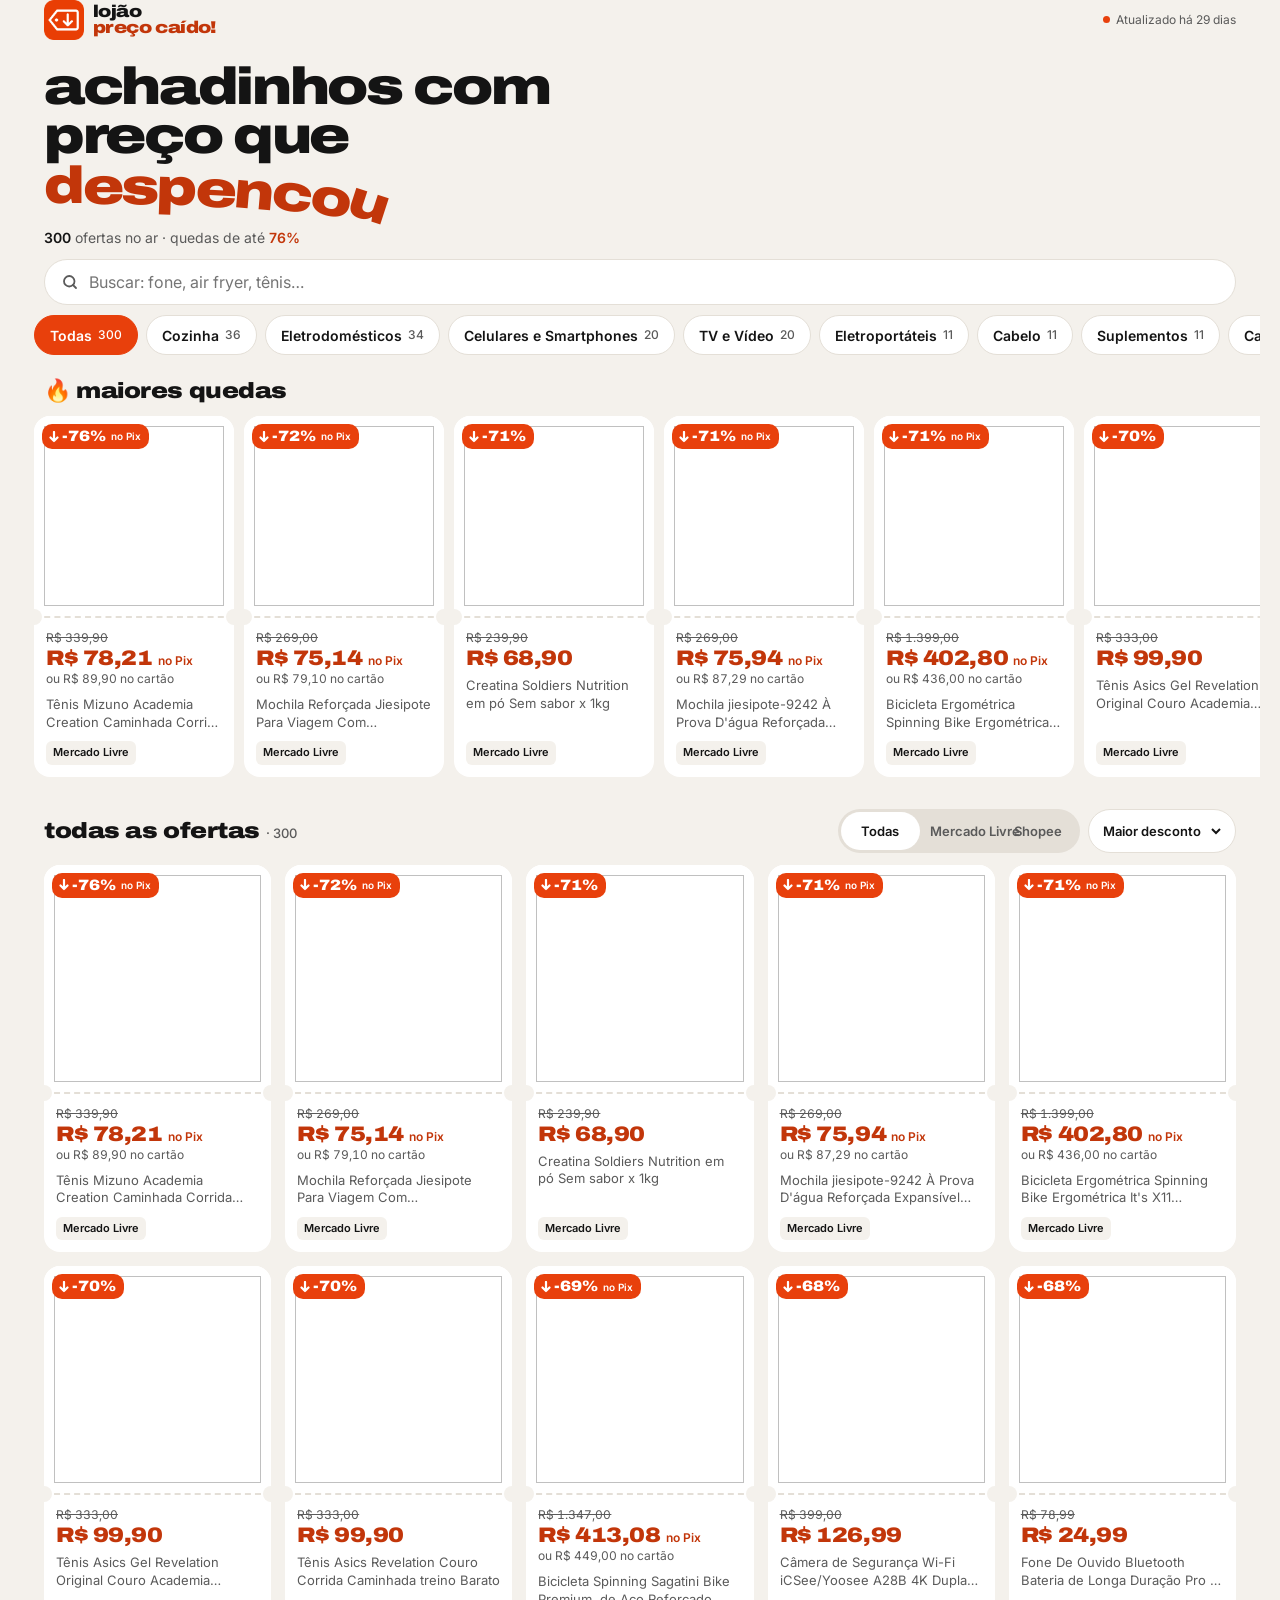
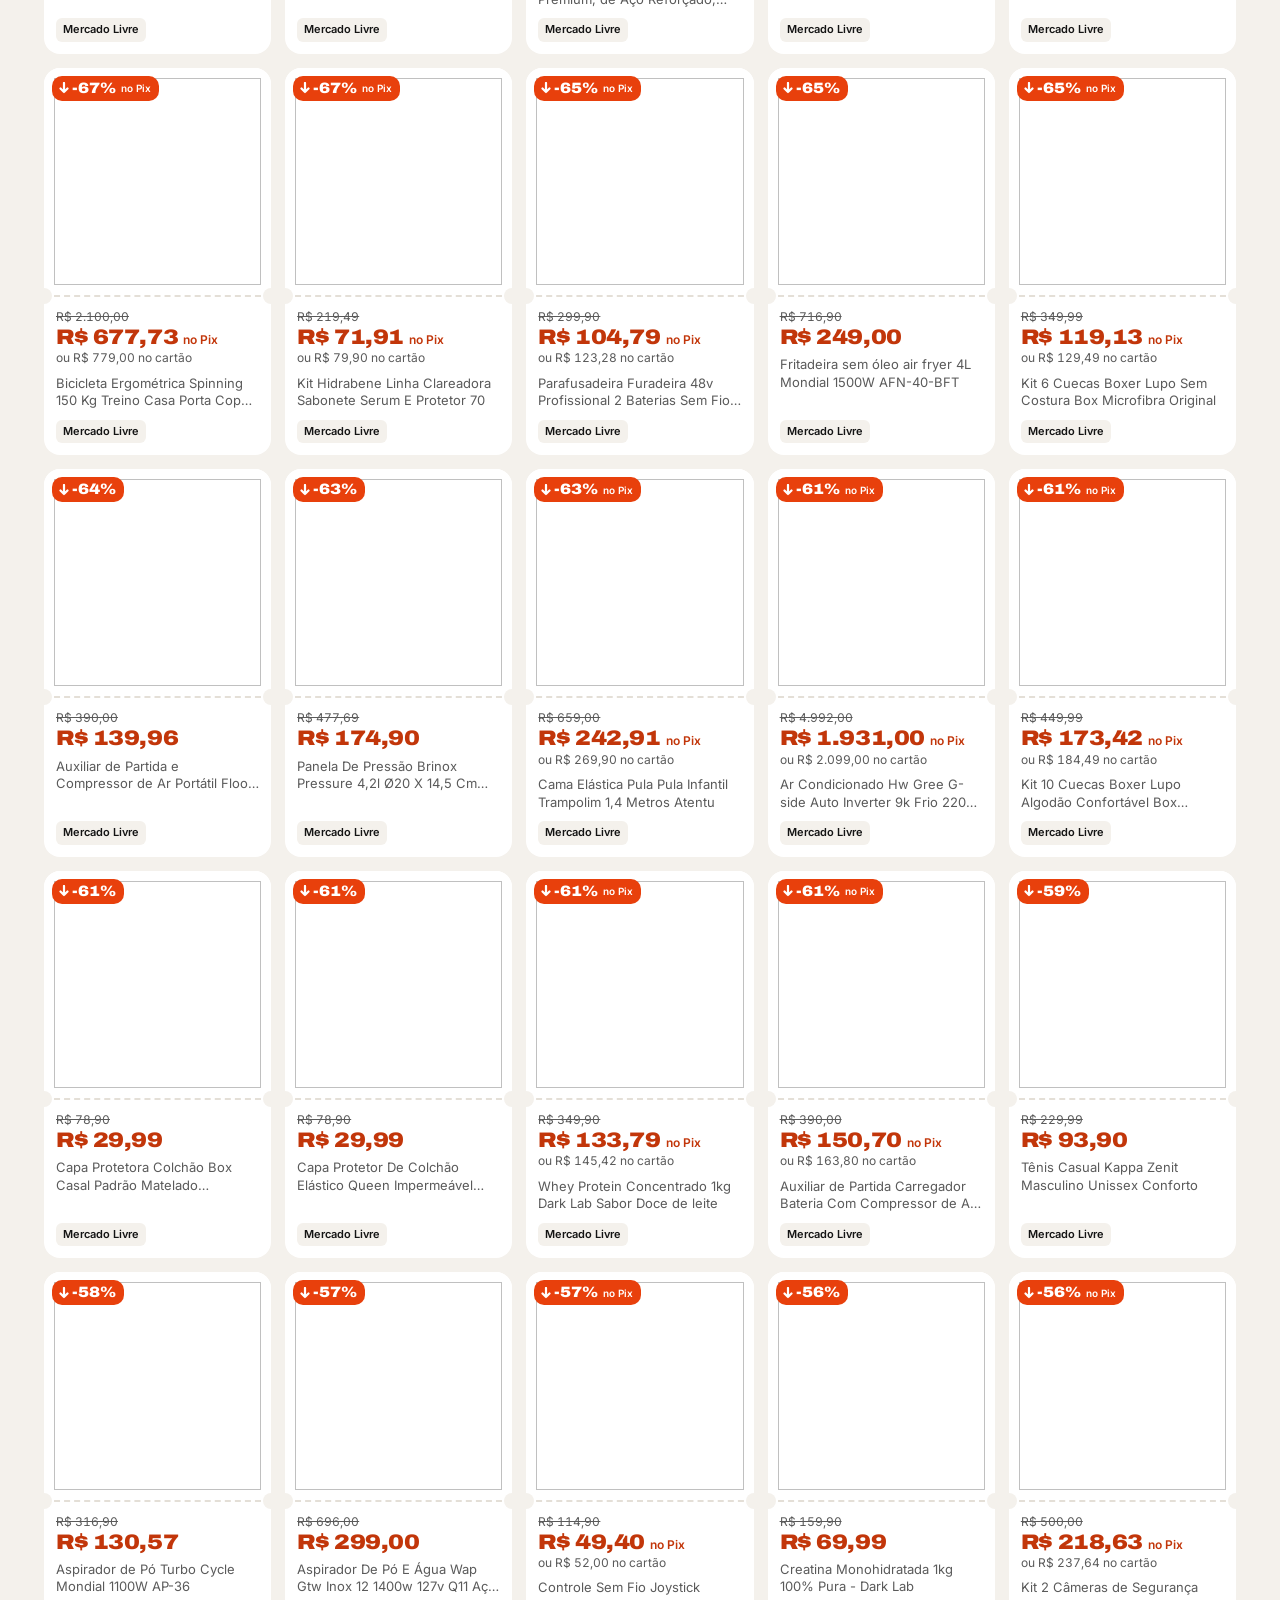
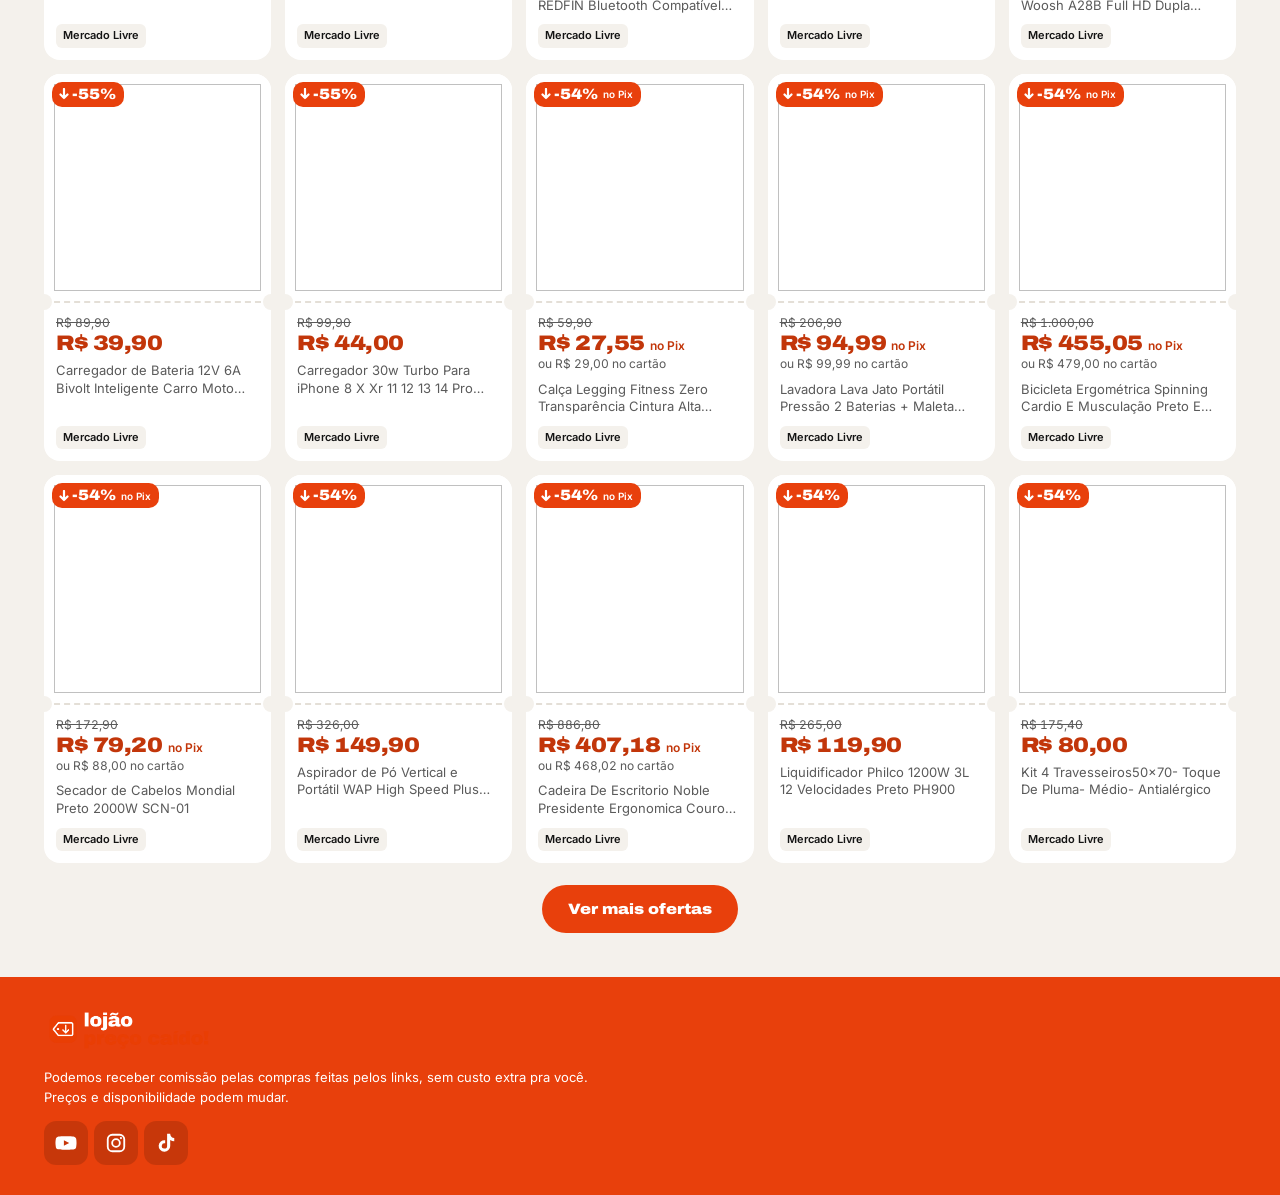
==== index.html @ f092a948 "Site Lojão Preço Caído" ====
<!DOCTYPE html>
<html lang="pt-BR">
<head>
<meta charset="utf-8">
<meta name="viewport" content="width=device-width, initial-scale=1, viewport-fit=cover">
<title>Lojão Preço Caído! — achadinhos com preço que despencou</title>
<meta name="description" content="Achadinhos do Mercado Livre e da Shopee com preço que despencou. Ofertas selecionadas pelo canal Lojão Preço Caído!">
<meta name="theme-color" content="#E8400C">
<meta property="og:type" content="website">
<meta property="og:title" content="Lojão Preço Caído!">
<meta property="og:description" content="Achadinhos com preço que despencou">
<meta property="og:image" content="./assets/logo_horizontal.png">
<link rel="icon" type="image/png" href="./assets/icon.png">
<link rel="apple-touch-icon" href="./assets/icon.png">
<link rel="preconnect" href="https://fonts.googleapis.com">
<link rel="preconnect" href="https://fonts.gstatic.com" crossorigin>
<link rel="preconnect" href="https://http2.mlstatic.com" crossorigin>
<link href="https://fonts.googleapis.com/css2?family=Archivo:wdth,wght@112..125,800..900&family=Inter:wght@400;500;600&display=swap" rel="stylesheet">
<link rel="stylesheet" href="./style.css">
</head>
<body>
<header class="top wrap">
  <div class="top-row">
    <a href="./" class="brand" aria-label="Lojão Preço Caído! — início">
      <img src="./assets/icon.png" alt="" width="44" height="44">
      <span class="wm"><span>lojão</span><span class="wm-o">preço caído!</span></span>
    </a>
    <p class="updated" id="updated" aria-live="polite"></p>
  </div>
  <h1 class="claim">achadinhos com preço que <span class="fall" aria-label="despencou"><i>d</i><i>e</i><i>s</i><i>p</i><i>e</i><i>n</i><i>c</i><i>o</i><i>u</i></span></h1>
  <p class="stats" id="stats"></p>
</header>

<div class="bar" id="bar">
  <div class="wrap">
    <label class="search">
      <span class="sr">Buscar oferta</span>
      <svg aria-hidden="true" viewBox="0 0 24 24" width="18" height="18"><circle cx="11" cy="11" r="7" fill="none" stroke="currentColor" stroke-width="2.4"/><path d="M20 20l-4-4" stroke="currentColor" stroke-width="2.4" stroke-linecap="round"/></svg>
      <input id="q" type="search" placeholder="Buscar: fone, air fryer, tênis…" autocomplete="off" enterkeyhint="search">
    </label>
    <nav class="chips" id="chips" aria-label="Categorias"></nav>
  </div>
</div>

<main class="wrap">
  <section class="hot" id="hot" aria-labelledby="hot-t" hidden>
    <h2 class="sec" id="hot-t">🔥 maiores quedas</h2>
    <div class="rail" id="rail"></div>
  </section>

  <section aria-labelledby="all-t">
    <div class="sec-row">
      <h2 class="sec" id="all-t">todas as ofertas <span class="count" id="count"></span></h2>
      <div class="controls">
        <div class="seg" role="radiogroup" aria-label="Loja" id="seg">
          <button type="button" role="radio" data-loja="">Todas</button>
          <button type="button" role="radio" data-loja="ml">Mercado Livre</button>
          <button type="button" role="radio" data-loja="shopee">Shopee</button>
        </div>
        <label class="sort"><span class="sr">Ordenar por</span>
          <select id="sort">
            <option value="desconto">Maior desconto</option>
            <option value="preco">Menor preço</option>
            <option value="recentes">Mais recentes</option>
          </select>
        </label>
      </div>
    </div>
    <div class="grid" id="grid" aria-live="polite"></div>
    <div class="empty" id="empty" hidden>
      <p class="empty-t">Nada por aqui</p>
      <p>Tenta outra busca ou outra categoria.</p>
      <button type="button" class="btn ghost" id="reset">Ver todas as ofertas</button>
    </div>
    <div class="more"><button type="button" class="btn" id="more" hidden>Ver mais ofertas</button></div>
  </section>
</main>

<footer class="foot">
  <div class="wrap">
    <img src="./assets/logo_horizontal_transparente_branco.png" alt="Lojão Preço Caído!" width="200" height="58" loading="lazy">
    <p>Podemos receber comissão pelas compras feitas pelos links, sem custo extra pra você. Preços e disponibilidade podem mudar.</p>
    <ul class="social">
      <li><a href="#" aria-label="YouTube"><svg viewBox="0 0 24 24" width="22" height="22" aria-hidden="true"><path fill="currentColor" d="M23 7.2a3 3 0 0 0-2.1-2.1C19 4.6 12 4.6 12 4.6s-7 0-8.9.5A3 3 0 0 0 1 7.2 31 31 0 0 0 .5 12a31 31 0 0 0 .5 4.8 3 3 0 0 0 2.1 2.1c1.9.5 8.9.5 8.9.5s7 0 8.9-.5a3 3 0 0 0 2.1-2.1c.4-1.6.5-4.8.5-4.8s0-3.2-.5-4.8zM9.7 15.1V8.9l5.8 3.1z"/></svg></a></li>
      <li><a href="#" aria-label="Instagram"><svg viewBox="0 0 24 24" width="22" height="22" aria-hidden="true"><rect x="3" y="3" width="18" height="18" rx="5" fill="none" stroke="currentColor" stroke-width="2"/><circle cx="12" cy="12" r="4.2" fill="none" stroke="currentColor" stroke-width="2"/><circle cx="17.4" cy="6.6" r="1.2" fill="currentColor"/></svg></a></li>
      <li><a href="#" aria-label="TikTok"><svg viewBox="0 0 24 24" width="22" height="22" aria-hidden="true"><path fill="currentColor" d="M16.6 2h-3.4v13.2a2.9 2.9 0 1 1-2.1-2.8V9a6.3 6.3 0 1 0 5.5 6.2V8.6a7.6 7.6 0 0 0 4.4 1.4V6.6a4.4 4.4 0 0 1-4.4-4.6z"/></svg></a></li>
    </ul>
  </div>
</footer>

<div class="toast" id="toast" role="status" aria-live="polite"></div>
<script src="./app.js" defer></script>
</body>
</html>
---- style.css ----
:root{
  --laranja:#E8400C; --laranja-escuro:#C9370A; --laranja-txt:#C2360A;
  --preto:#141414; --creme:#F4F1EC; --branco:#fff;
  --cinza:#5A5A5A; --cinza-claro:#E4DFD7;
  --display:"Archivo","Archivo Black",system-ui,sans-serif;
  --body:"Inter",system-ui,-apple-system,"Segoe UI",sans-serif;
  --r:16px;
}
*{box-sizing:border-box}
html{-webkit-text-size-adjust:100%}
body{margin:0;background:var(--creme);color:var(--preto);font:400 15px/1.4 var(--body);-webkit-font-smoothing:antialiased}
img{display:block;max-width:100%}
button,input,select{font:inherit;color:inherit}
a{color:inherit}
:focus-visible{outline:3px solid var(--preto);outline-offset:2px;border-radius:8px}
.sr{position:absolute;width:1px;height:1px;overflow:hidden;clip:rect(0 0 0 0);white-space:nowrap}
.wrap{max-width:1240px;margin:0 auto;padding:0 14px}

/* header */
body{overflow-x:clip}
.top{padding-top:14px;padding-bottom:6px}
.top-row{display:flex;align-items:center;justify-content:space-between;gap:12px}
.brand{display:flex;align-items:center;gap:9px;text-decoration:none}
.brand img{width:40px;height:40px}
.wm{display:flex;flex-direction:column;font:900 17px/.92 var(--display);font-stretch:120%;letter-spacing:-.035em}
.wm-o{color:var(--laranja-txt)}
.updated{margin:0;font-size:12px;color:var(--cinza);display:flex;align-items:center;gap:6px;white-space:nowrap}
.updated:not(:empty)::before{content:"";width:7px;height:7px;border-radius:50%;background:var(--laranja);flex:none;animation:blink 2s ease-in-out infinite}
@keyframes blink{50%{opacity:.25}}
.claim{margin:22px 0 0;font:900 clamp(30px,9vw,52px)/.95 var(--display);font-stretch:122%;letter-spacing:-.045em;max-width:15ch;padding-bottom:.3em}
.fall{color:var(--laranja-txt);white-space:nowrap;display:inline-block}
.fall i{font-style:normal;display:inline-block;}
.fall i:nth-child(1){--y:0;--r:0deg}
.fall i:nth-child(2){--y:.01em;--r:0deg}
.fall i:nth-child(3){--y:.02em;--r:1deg}
.fall i:nth-child(4){--y:.04em;--r:2deg}
.fall i:nth-child(5){--y:.07em;--r:3deg}
.fall i:nth-child(6){--y:.11em;--r:5deg}
.fall i:nth-child(7){--y:.16em;--r:8deg}
.fall i:nth-child(8){--y:.23em;--r:12deg}
.fall i:nth-child(9){--y:.32em;--r:18deg}
.fall i{transform:translateY(var(--y)) rotate(var(--r));animation-delay:calc(var(--d,0) * 1ms)}
.fall i:nth-child(n+5){--d:120}.fall i:nth-child(n+7){--d:200}.fall i:nth-child(n+8){--d:260}.fall i:nth-child(9){--d:320}
@keyframes fall{from{transform:translateY(-.4em) rotate(0);opacity:0}}
.stats{margin:2px 0 4px;font-size:14px;color:var(--cinza)}
.stats b{color:var(--preto);font-weight:600}.stats .o{color:var(--laranja-txt)}

/* sticky bar */
.bar{position:sticky;top:0;z-index:10;background:var(--creme);padding:8px 0 0;border-bottom:1px solid transparent;transition:border-color .2s}
.bar.stuck{border-bottom-color:var(--cinza-claro)}
.search{display:flex;align-items:center;gap:8px;background:var(--branco);border:1.5px solid var(--cinza-claro);border-radius:999px;padding:0 16px;height:46px;color:var(--cinza)}
.search:focus-within{border-color:var(--preto)}
.search input{flex:1;border:0;outline:0;background:none;height:100%;min-width:0;font-size:16px;color:var(--preto)}
.chips{display:flex;gap:8px;overflow-x:auto;scroll-snap-type:x proximity;padding:10px 14px 10px;margin:0 -14px;scrollbar-width:none;scroll-padding:0 14px}
.chips::-webkit-scrollbar{display:none}
.chip{flex:none;scroll-snap-align:start;min-height:40px;padding:0 15px;border-radius:999px;border:1.5px solid var(--cinza-claro);background:var(--branco);font-weight:600;font-size:14px;cursor:pointer;white-space:nowrap;display:inline-flex;align-items:center;gap:6px}
.chip small{font-weight:500;color:var(--cinza);font-size:12px}
.chip[aria-pressed="true"]{background:var(--laranja);border-color:var(--laranja);color:#fff}
.chip[aria-pressed="true"] small{color:#fff}

/* sections */
.sec{font:900 22px/1 var(--display);font-stretch:118%;letter-spacing:-.02em;margin:0}
.count{font:500 13px var(--body);color:var(--cinza);letter-spacing:0}
.hot{margin:14px 0 6px}
.hot .sec{margin-bottom:12px}
.rail{display:grid;grid-auto-flow:column;grid-auto-columns:minmax(150px,44%);gap:10px;overflow-x:auto;scroll-snap-type:x mandatory;padding:2px 14px 14px;margin:0 -14px;scrollbar-width:none;scroll-padding:0 14px}
.rail::-webkit-scrollbar{display:none}
.rail .card{scroll-snap-align:start}
.sec-row{display:flex;flex-wrap:wrap;align-items:center;justify-content:space-between;gap:10px;margin:18px 0 12px}
.controls{display:grid;grid-template-columns:1fr auto;gap:8px;width:100%}
.seg{display:flex;background:var(--cinza-claro);border-radius:999px;padding:3px;min-width:0}
.seg button{flex:1;min-width:0;border:0;background:none;border-radius:999px;min-height:38px;padding:0 10px;font-size:13px;font-weight:600;color:var(--cinza);cursor:pointer;white-space:nowrap}
.seg button[aria-checked="true"]{background:var(--branco);color:var(--preto)}
.sort select{height:44px;border-radius:999px;border:1.5px solid var(--cinza-claro);background:var(--branco);padding:0 34px 0 14px;font-size:13px;font-weight:600;appearance:none;cursor:pointer;
  background-image:url("data:image/svg+xml,%3Csvg xmlns='http://www.w3.org/2000/svg' width='12' height='12' viewBox='0 0 12 12'%3E%3Cpath d='M2 4l4 4 4-4' fill='none' stroke='%23141414' stroke-width='2'/%3E%3C/svg%3E");background-repeat:no-repeat;background-position:right 13px center}

/* grid */
.grid{display:grid;grid-template-columns:repeat(2,minmax(0,1fr));gap:10px}
@media(max-width:400px){.controls{grid-template-columns:1fr}}
@media(min-width:640px){.controls{display:flex}.grid{grid-template-columns:repeat(3,minmax(0,1fr))}.rail{grid-auto-columns:200px}.controls{width:auto}.seg{flex:none}}
@media(min-width:900px){.grid{grid-template-columns:repeat(4,minmax(0,1fr));gap:14px}.wrap{padding:0 24px}.chips,.rail{margin:0 -24px;padding-left:24px;padding-right:24px}}
@media(min-width:1140px){.grid{grid-template-columns:repeat(5,minmax(0,1fr))}}

/* card = etiqueta */
.card{position:relative;display:flex;flex-direction:column;background:var(--branco);border-radius:var(--r);text-decoration:none;overflow:hidden;
  animation:drop .22s cubic-bezier(.2,.7,.3,1) both}
@keyframes drop{from{opacity:0;transform:translateY(-10px)}to{opacity:1;transform:none}}
.card-img{position:relative;aspect-ratio:1;padding:10px;background:#fff}
.card-img img{width:100%;height:100%;object-fit:contain}
.badge{position:absolute;top:8px;left:8px;background:var(--laranja);color:#fff;border-radius:10px;padding:5px 8px 5px 7px;display:flex;align-items:center;gap:3px;font:900 15px/1 var(--display);font-stretch:112%;font-variant-numeric:tabular-nums}
.badge svg{flex:none}
.badge em{font:600 10px var(--body);font-style:normal;margin-left:2px}
/* perfuração da etiqueta */
.card-body{position:relative;flex:1;display:flex;flex-direction:column;padding:12px 12px 12px;border-top:2px dashed var(--cinza-claro)}
.card-body::before,.card-body::after{content:"";position:absolute;top:-9px;width:16px;height:16px;border-radius:50%;background:var(--creme)}
.card-body::before{left:-8px}.card-body::after{right:-8px}
.old{font-size:12px;color:var(--cinza);text-decoration:line-through;font-variant-numeric:tabular-nums;min-height:17px}
.price{display:flex;align-items:baseline;flex-wrap:wrap;gap:0 5px;color:var(--laranja-txt);font:900 21px/1.05 var(--display);font-stretch:115%;letter-spacing:-.02em;font-variant-numeric:tabular-nums}
.price small{font:600 12px var(--body);letter-spacing:0;color:var(--laranja-txt)}
.alt{font-size:12px;color:var(--cinza);margin-top:2px;font-variant-numeric:tabular-nums}
.title{margin:8px 0 10px;font-size:13px;line-height:1.35;color:var(--cinza);display:-webkit-box;-webkit-line-clamp:2;-webkit-box-orient:vertical;overflow:hidden}
.meta{margin-top:auto;display:flex;flex-wrap:wrap;gap:6px;align-items:center}
.store{font-size:11px;font-weight:600;color:var(--preto);background:var(--creme);border-radius:6px;padding:4px 7px}
.coupon{display:inline-flex;align-items:center;gap:5px;border:1.5px dashed var(--preto);border-radius:8px;background:#fff;font:600 11px var(--body);padding:0 8px;min-height:30px;cursor:pointer;position:relative;z-index:1}
.coupon b{font-family:var(--display);font-weight:900;letter-spacing:.02em}
.coupon.ok{border-color:var(--laranja);color:var(--laranja-txt)}

@media(hover:hover){
  .card{transition:transform .18s,box-shadow .18s}
  .card:hover{transform:translateY(-2px);box-shadow:0 6px 16px rgba(20,20,20,.08)}
  .chip:hover{border-color:var(--preto)}
  .btn:hover{background:var(--laranja-escuro)}
}

/* skeleton */
.sk{background:var(--branco);border-radius:var(--r);overflow:hidden}
.sk i{display:block;background:var(--cinza-claro);border-radius:6px;margin:10px 12px;height:12px;animation:pulse 1.1s ease-in-out infinite alternate}
.sk i:first-child{aspect-ratio:1;height:auto;margin:0;border-radius:0}
.sk i:nth-child(3){height:22px;width:60%}
.sk i:last-child{width:80%;margin-bottom:14px}
@keyframes pulse{to{opacity:.45}}

/* misc */
.btn{border:0;background:var(--laranja);color:#fff;font:900 15px var(--display);font-stretch:112%;border-radius:999px;min-height:48px;padding:0 26px;cursor:pointer}
.btn.ghost{background:var(--preto)}
.more{display:flex;justify-content:center;padding:22px 0 34px}
.empty{text-align:center;padding:40px 16px;color:var(--cinza)}
.empty-t{font:900 24px var(--display);font-stretch:118%;color:var(--preto);margin:0 0 4px}
.empty-t::after{content:" ↓";color:var(--laranja)}
.foot{background:var(--laranja);color:#fff;padding:30px 0 calc(30px + env(safe-area-inset-bottom));margin-top:10px}
.foot img{width:170px;height:auto}
.foot p{max-width:560px;font-size:13px;line-height:1.5;margin:14px 0}
.social{list-style:none;padding:0;margin:0;display:flex;gap:6px}
.social a{display:grid;place-items:center;width:44px;height:44px;border-radius:12px;background:rgba(0,0,0,.14)}
.toast{position:fixed;left:50%;bottom:20px;transform:translate(-50%,20px);opacity:0;background:var(--preto);color:#fff;padding:10px 16px;border-radius:999px;font-weight:600;font-size:14px;transition:.2s;pointer-events:none;z-index:20}
.toast.on{opacity:1;transform:translate(-50%,0)}

@media(prefers-reduced-motion:reduce){*,*::before,*::after{animation:none!important;transition:none!important}}
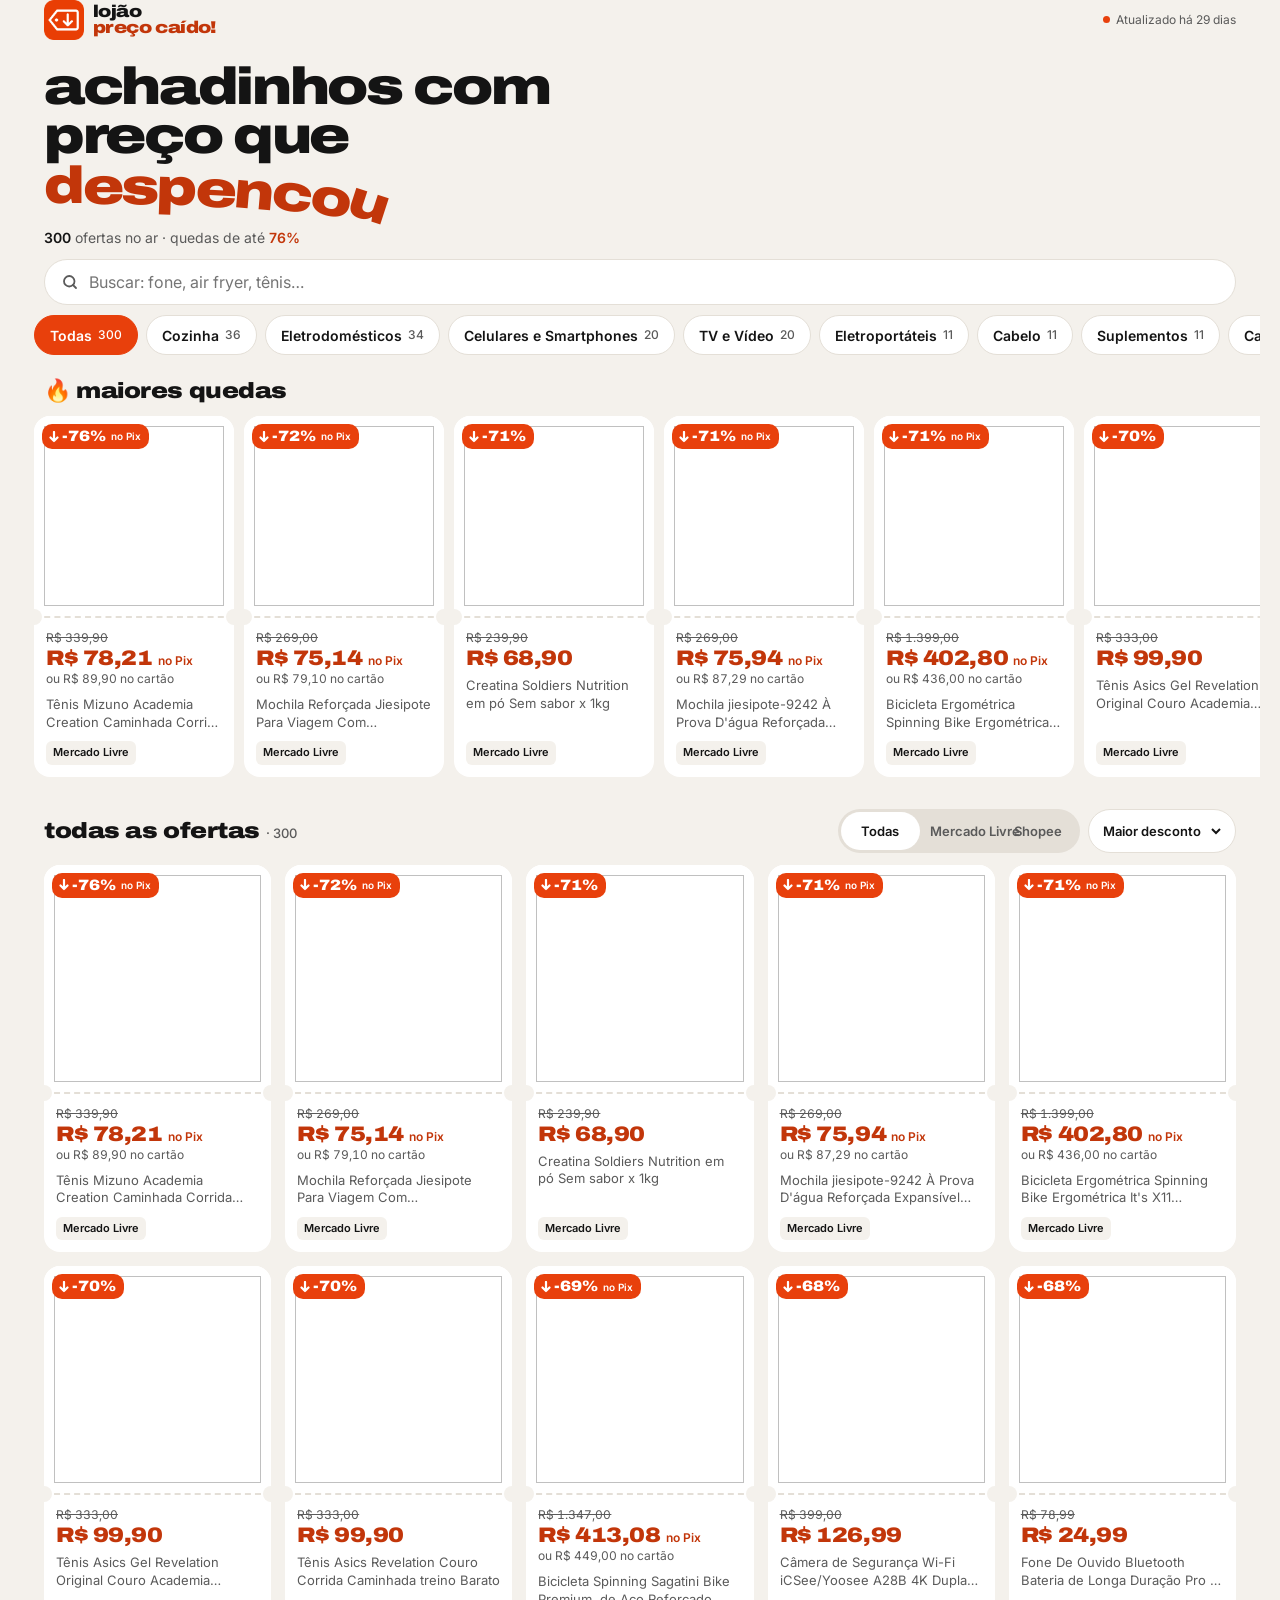
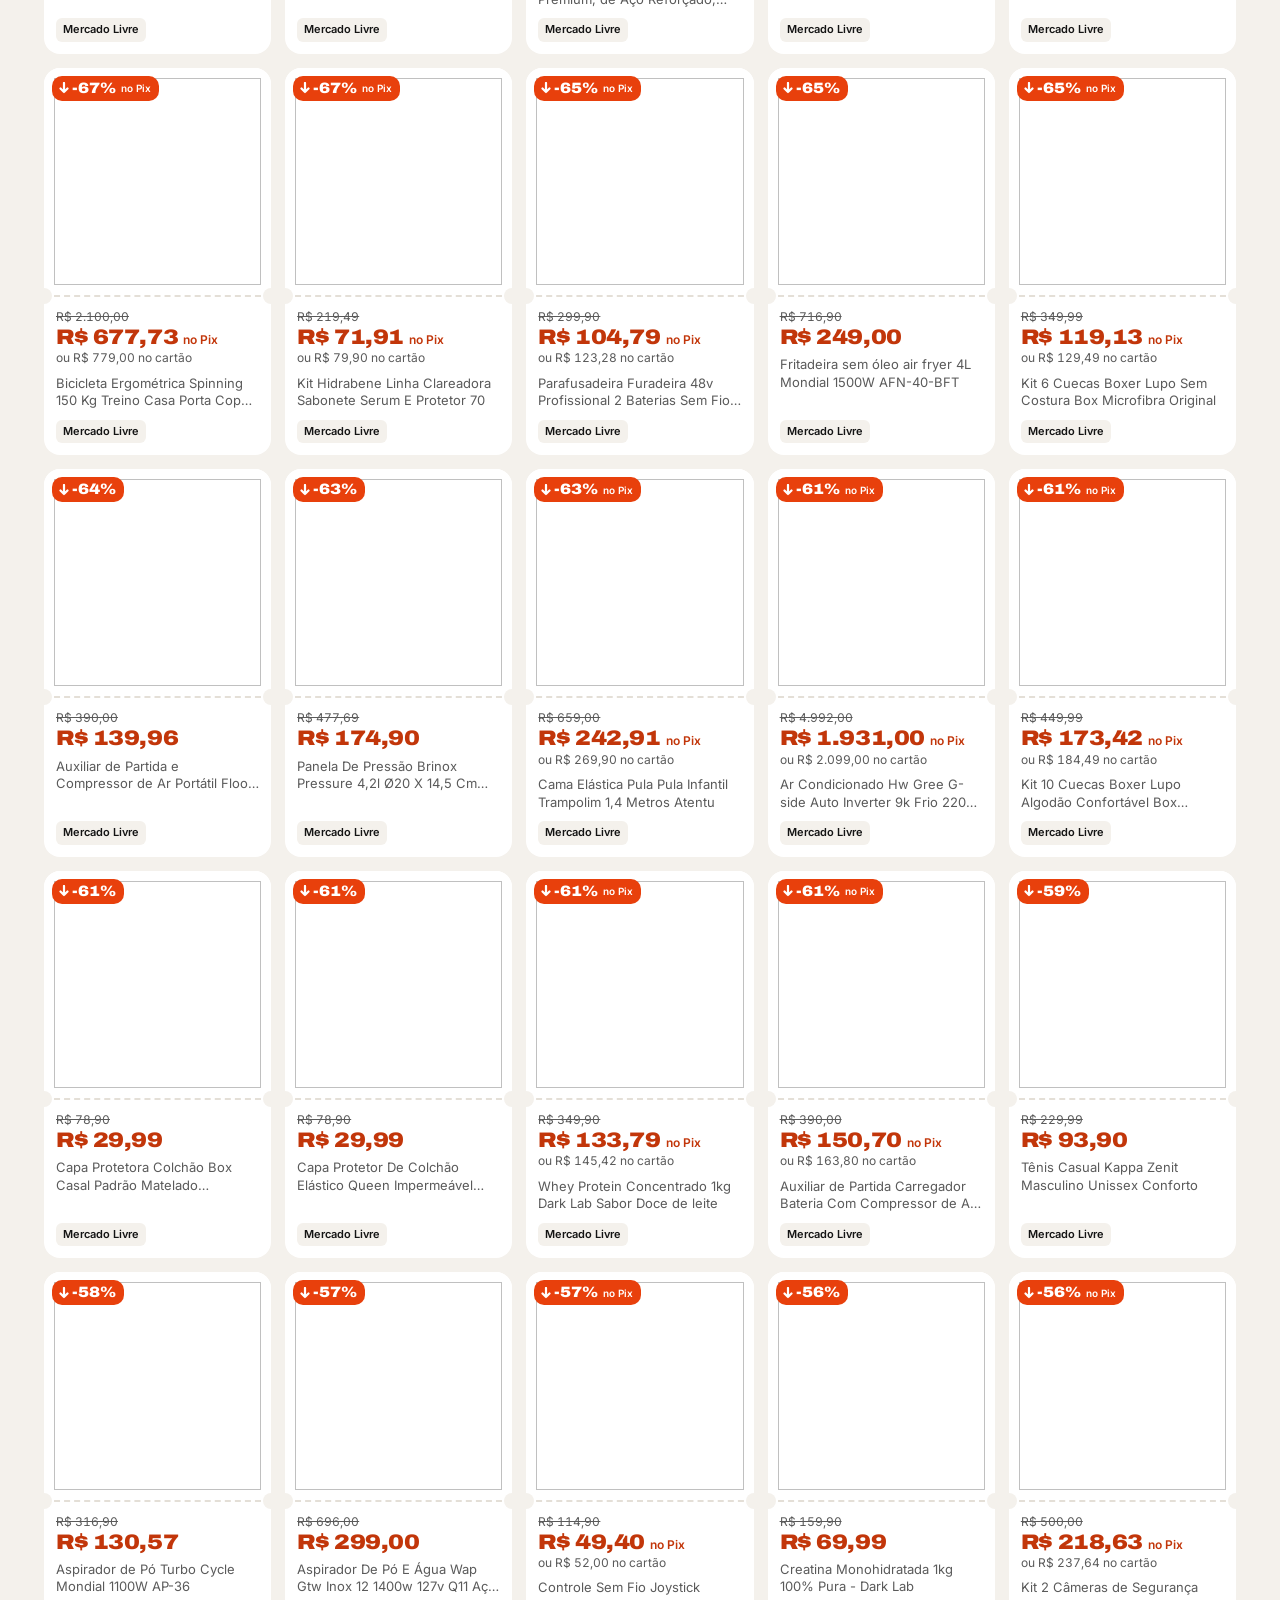
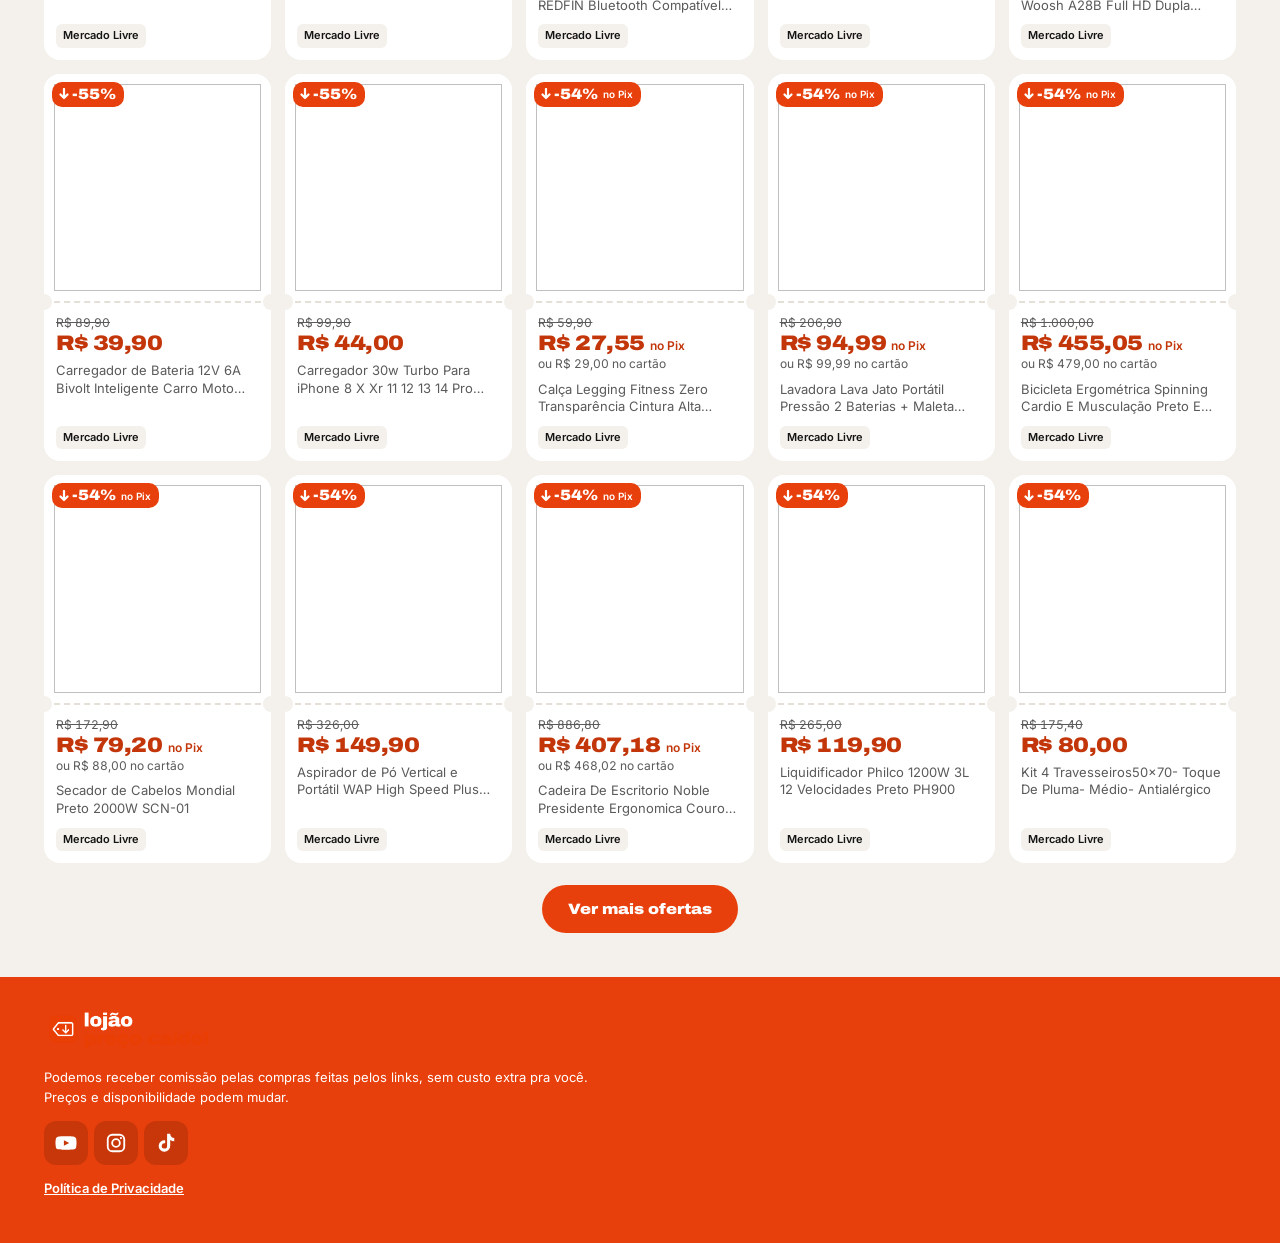
==== commit fdab71bd: "Adiciona página de Política de Privacidade" ====
--- a/index.html
+++ b/index.html
@@ -85,6 +85,7 @@
       <li><a href="#" aria-label="Instagram"><svg viewBox="0 0 24 24" width="22" height="22" aria-hidden="true"><rect x="3" y="3" width="18" height="18" rx="5" fill="none" stroke="currentColor" stroke-width="2"/><circle cx="12" cy="12" r="4.2" fill="none" stroke="currentColor" stroke-width="2"/><circle cx="17.4" cy="6.6" r="1.2" fill="currentColor"/></svg></a></li>
       <li><a href="#" aria-label="TikTok"><svg viewBox="0 0 24 24" width="22" height="22" aria-hidden="true"><path fill="currentColor" d="M16.6 2h-3.4v13.2a2.9 2.9 0 1 1-2.1-2.8V9a6.3 6.3 0 1 0 5.5 6.2V8.6a7.6 7.6 0 0 0 4.4 1.4V6.6a4.4 4.4 0 0 1-4.4-4.6z"/></svg></a></li>
     </ul>
+    <p class="legal"><a href="./privacidade.html">Política de Privacidade</a></p>
   </div>
 </footer>
 
--- a/style.css
+++ b/style.css
@@ -136,3 +136,16 @@
 .toast.on{opacity:1;transform:translate(-50%,0)}
 
 @media(prefers-reduced-motion:reduce){*,*::before,*::after{animation:none!important;transition:none!important}}
+
+/* rodapé: links legais */
+.legal{margin:16px 0 0;font-size:13px}
+.legal a{color:#fff;font-weight:600}
+
+/* página de privacidade */
+.doc{max-width:760px;padding-top:10px;padding-bottom:40px}
+.doc h1{font:900 clamp(28px,7vw,42px)/1 var(--display);font-stretch:120%;letter-spacing:-.04em;margin:18px 0 8px}
+.doc h2{font:900 20px/1.15 var(--display);font-stretch:115%;letter-spacing:-.02em;margin:28px 0 8px;color:var(--laranja-txt)}
+.doc p,.doc li{font-size:15px;line-height:1.6}
+.doc ul{padding-left:20px}
+.doc .meta{color:var(--cinza);font-size:13px;margin:0}
+.doc a{color:var(--laranja-txt);font-weight:600}
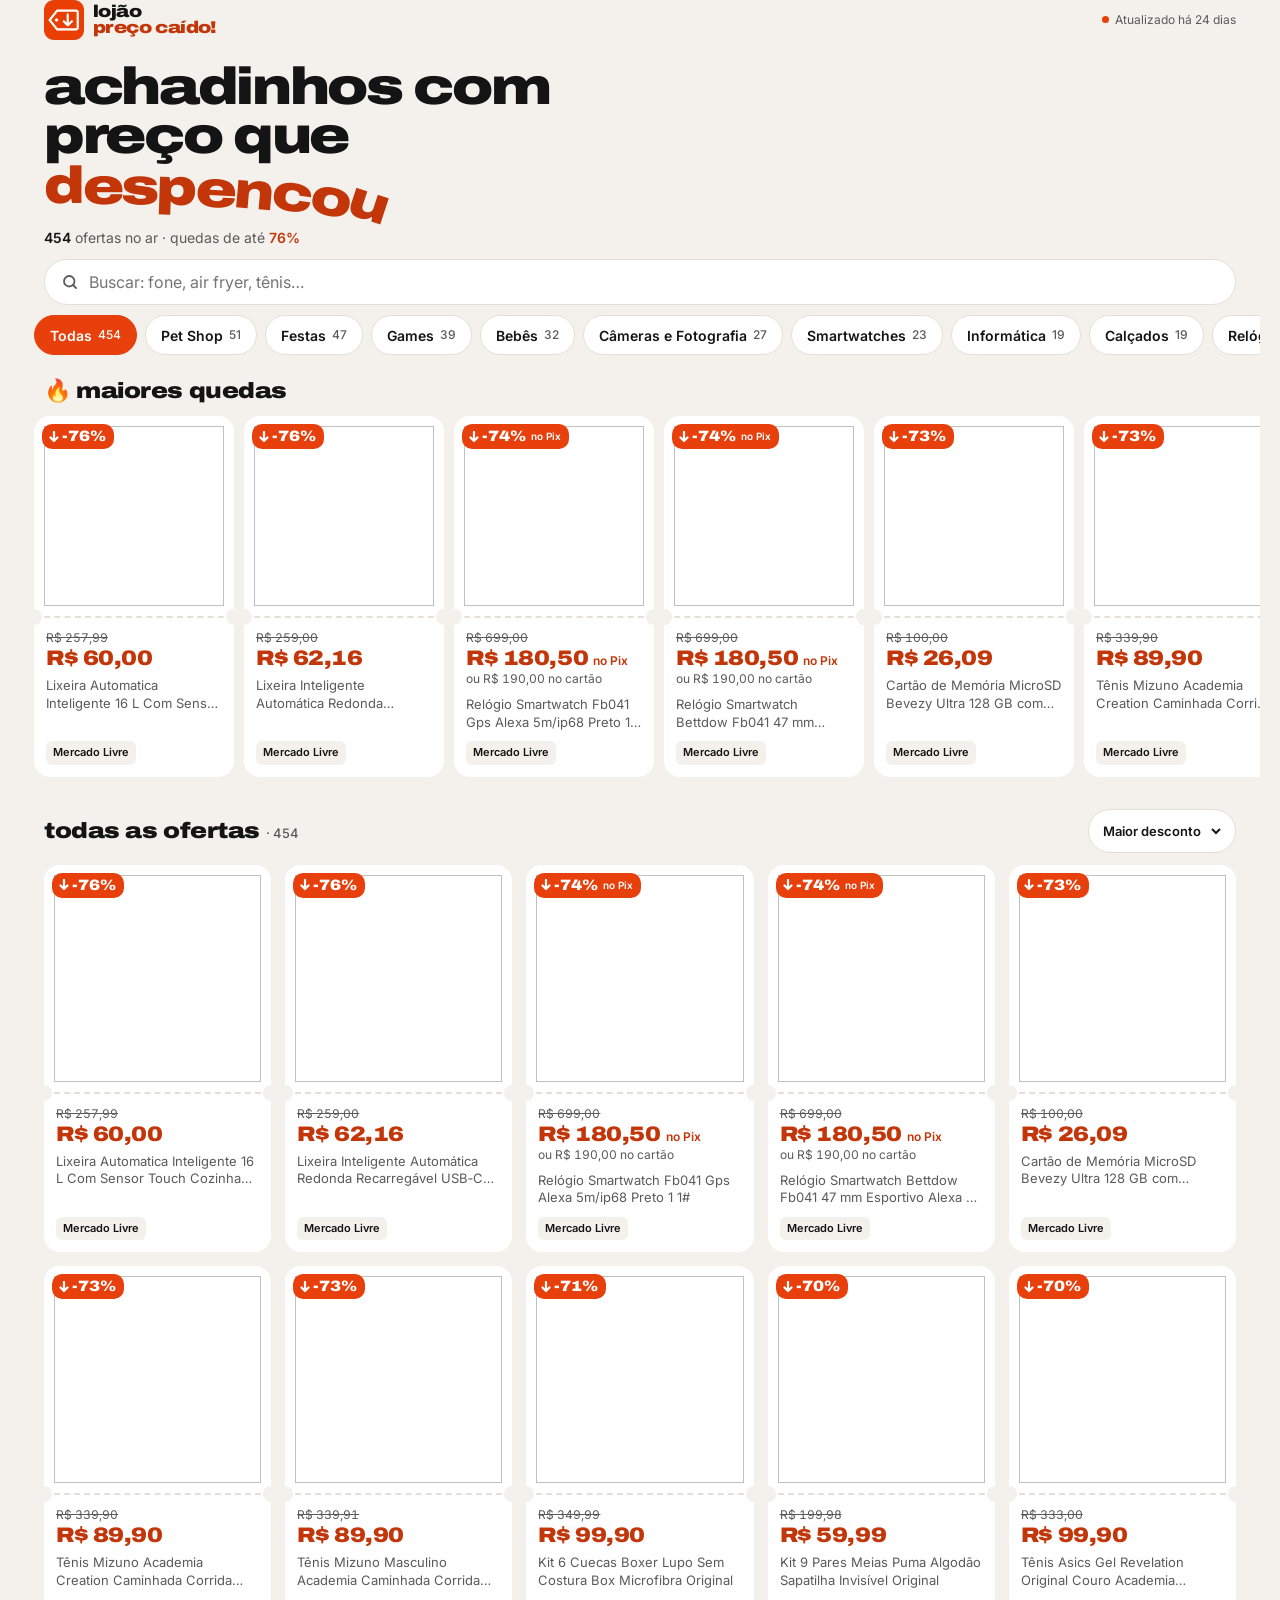
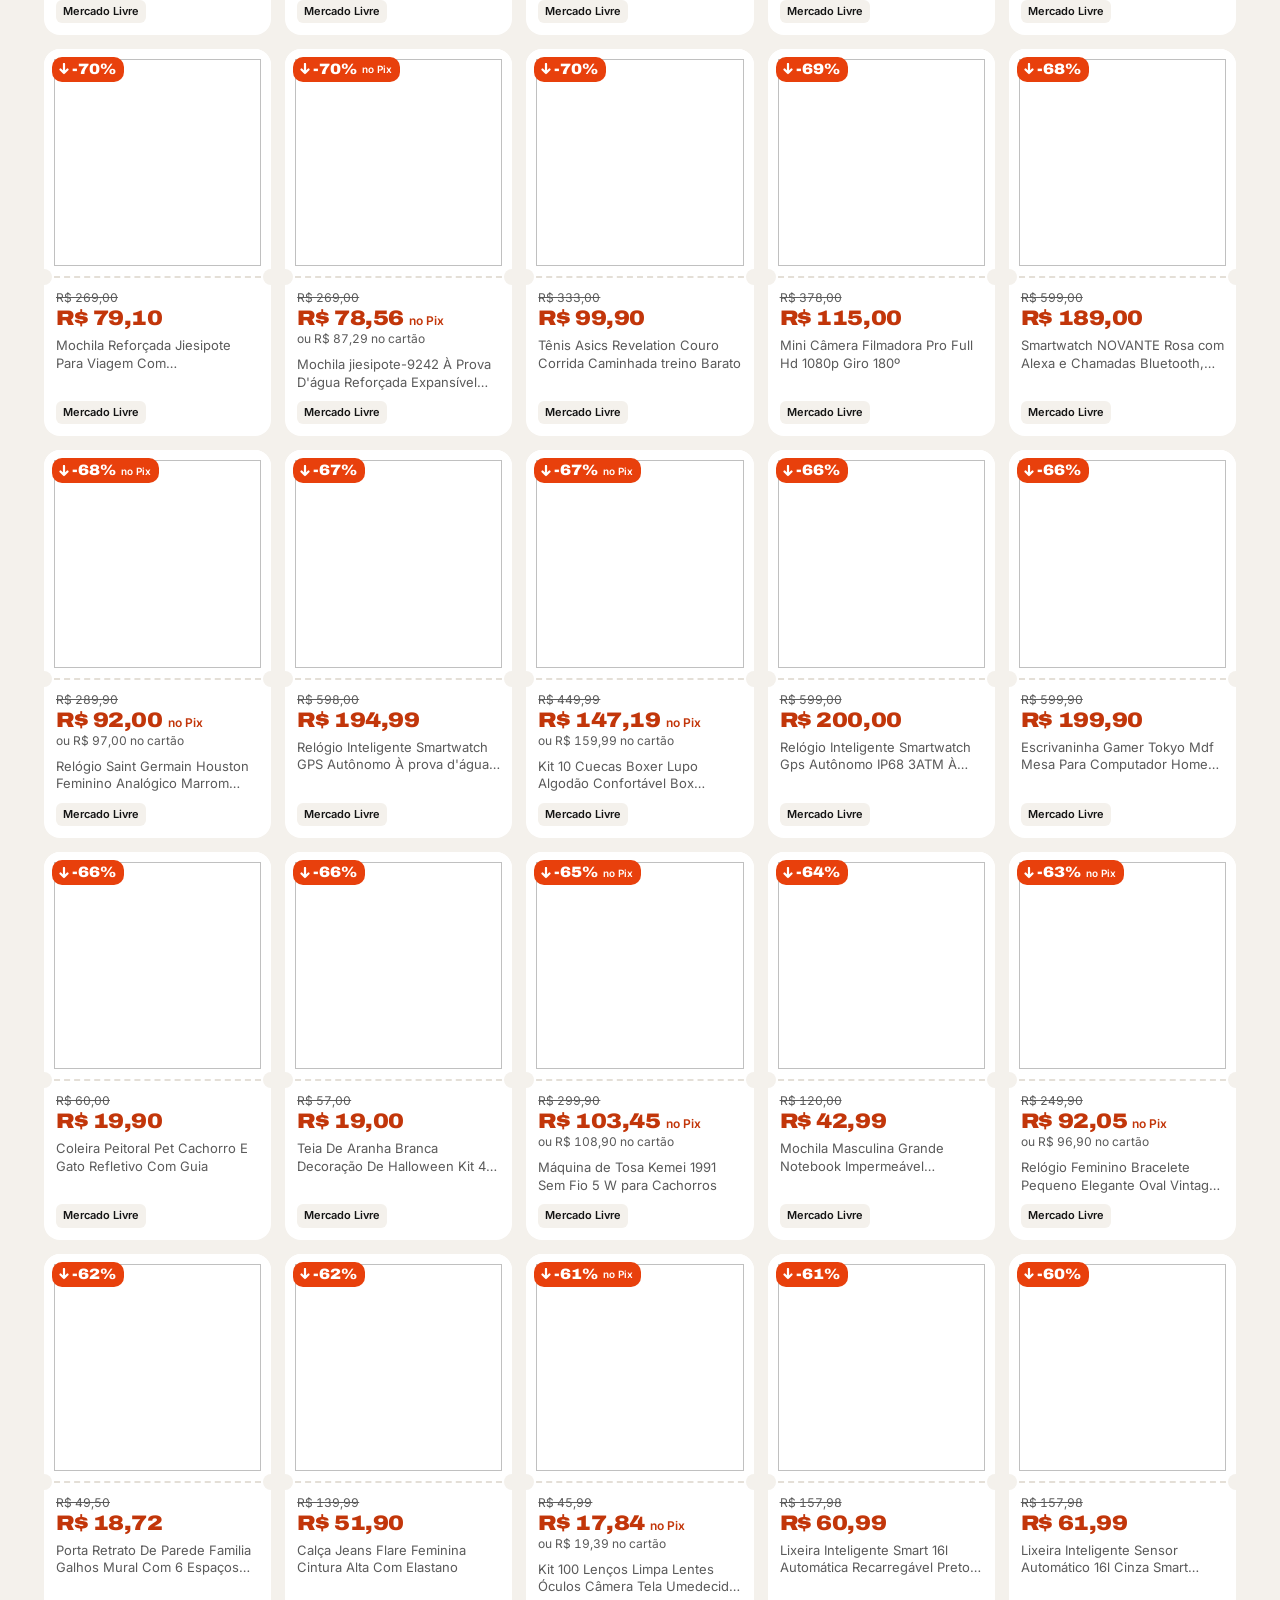
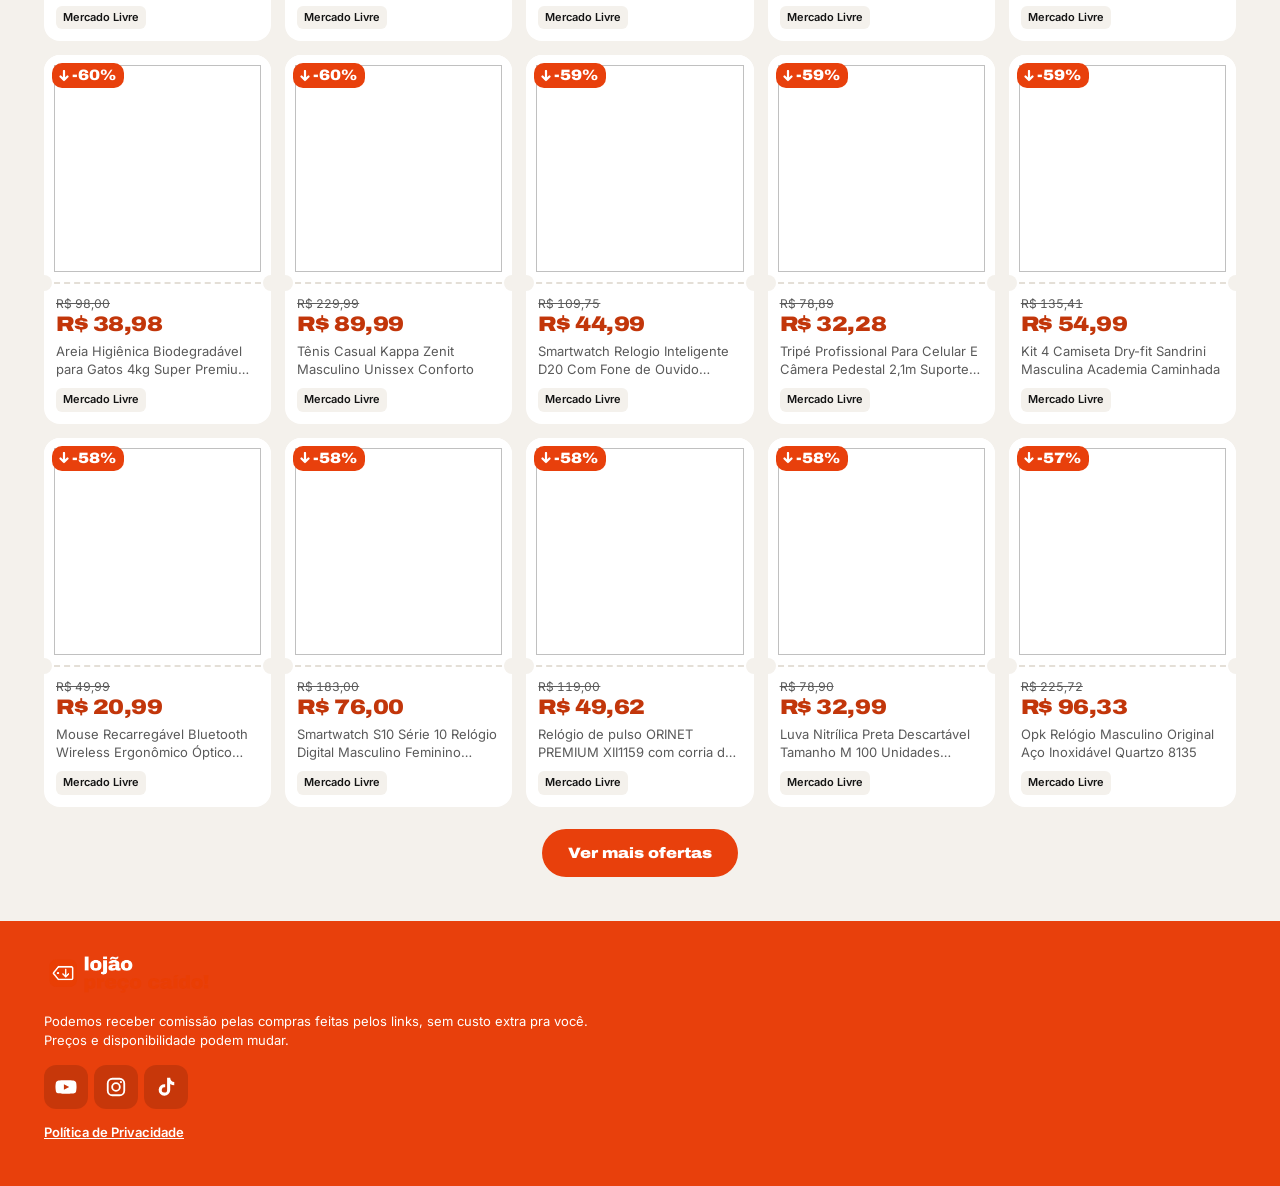
==== commit 12eb1e58: "Remove filtro de loja e oculta maiores quedas durante a busca" ====
--- a/index.html
+++ b/index.html
@@ -52,11 +52,6 @@
     <div class="sec-row">
       <h2 class="sec" id="all-t">todas as ofertas <span class="count" id="count"></span></h2>
       <div class="controls">
-        <div class="seg" role="radiogroup" aria-label="Loja" id="seg">
-          <button type="button" role="radio" data-loja="">Todas</button>
-          <button type="button" role="radio" data-loja="ml">Mercado Livre</button>
-          <button type="button" role="radio" data-loja="shopee">Shopee</button>
-        </div>
         <label class="sort"><span class="sr">Ordenar por</span>
           <select id="sort">
             <option value="desconto">Maior desconto</option>
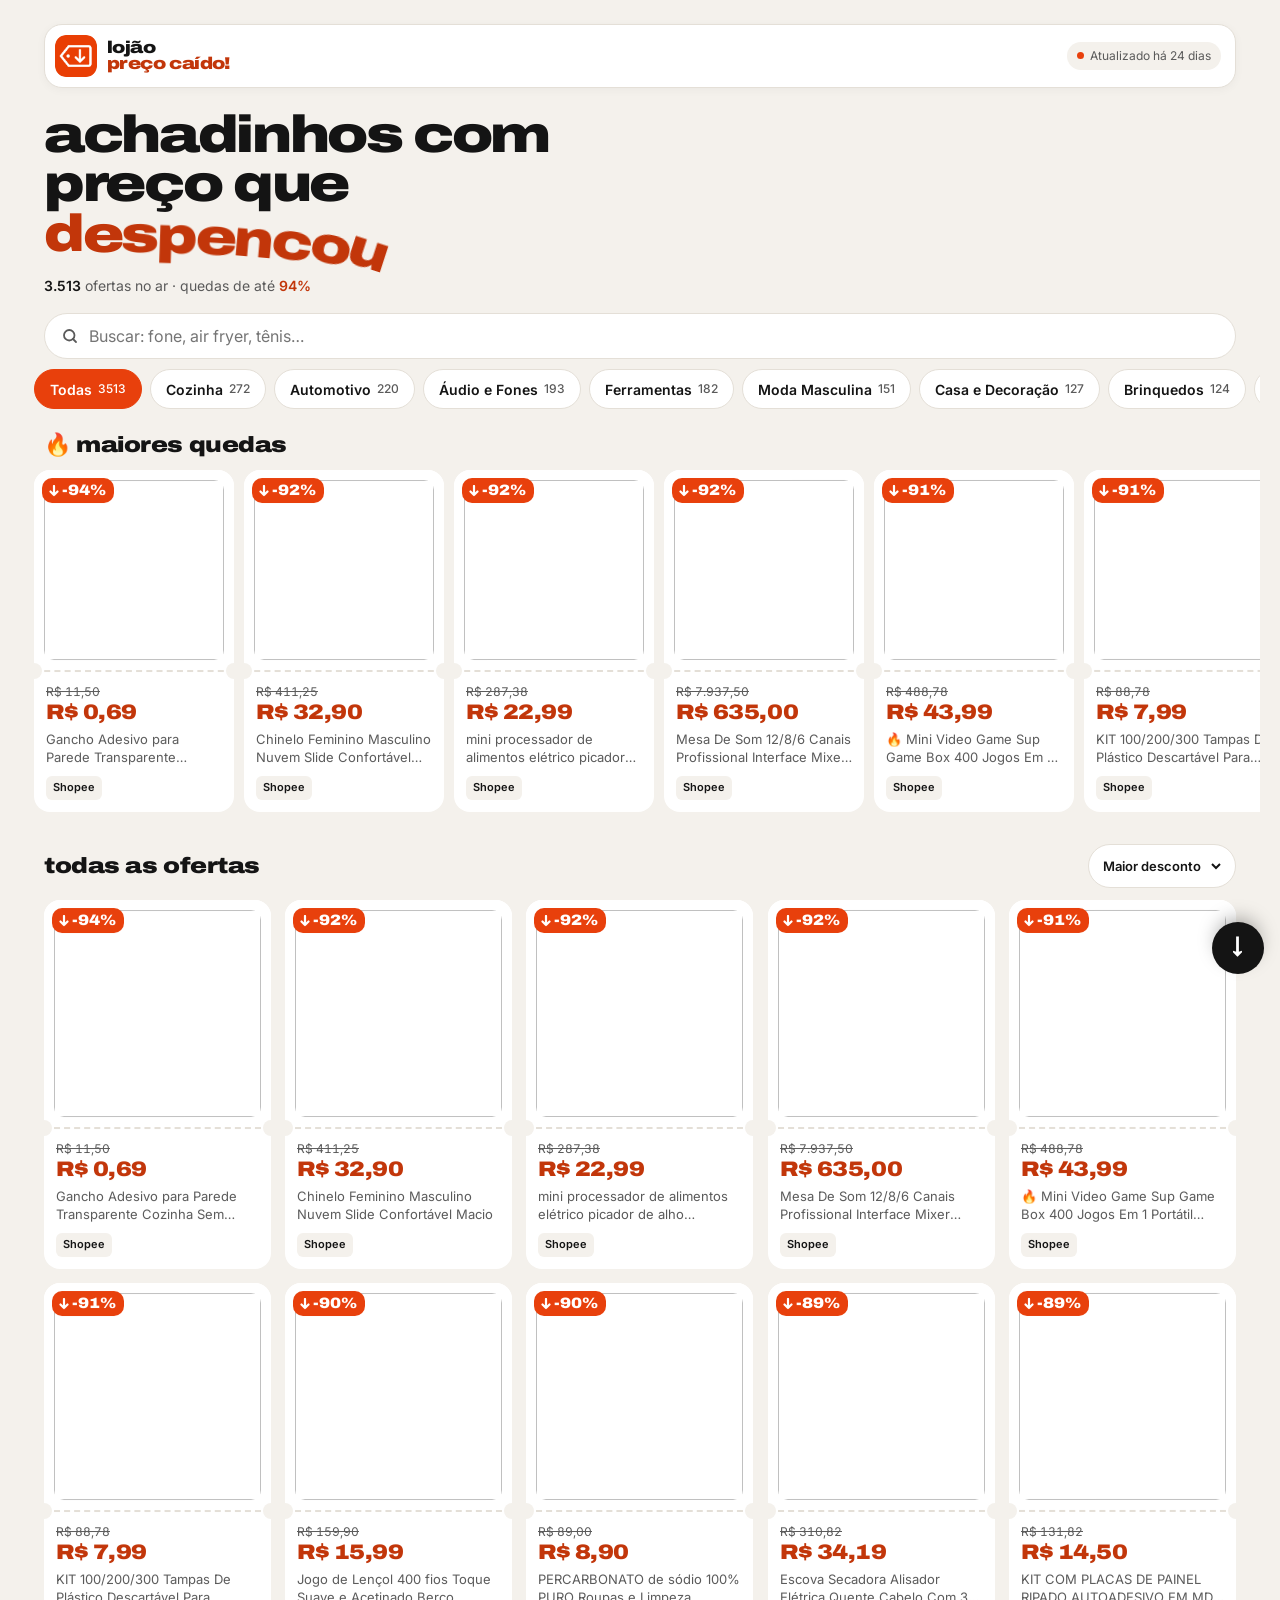
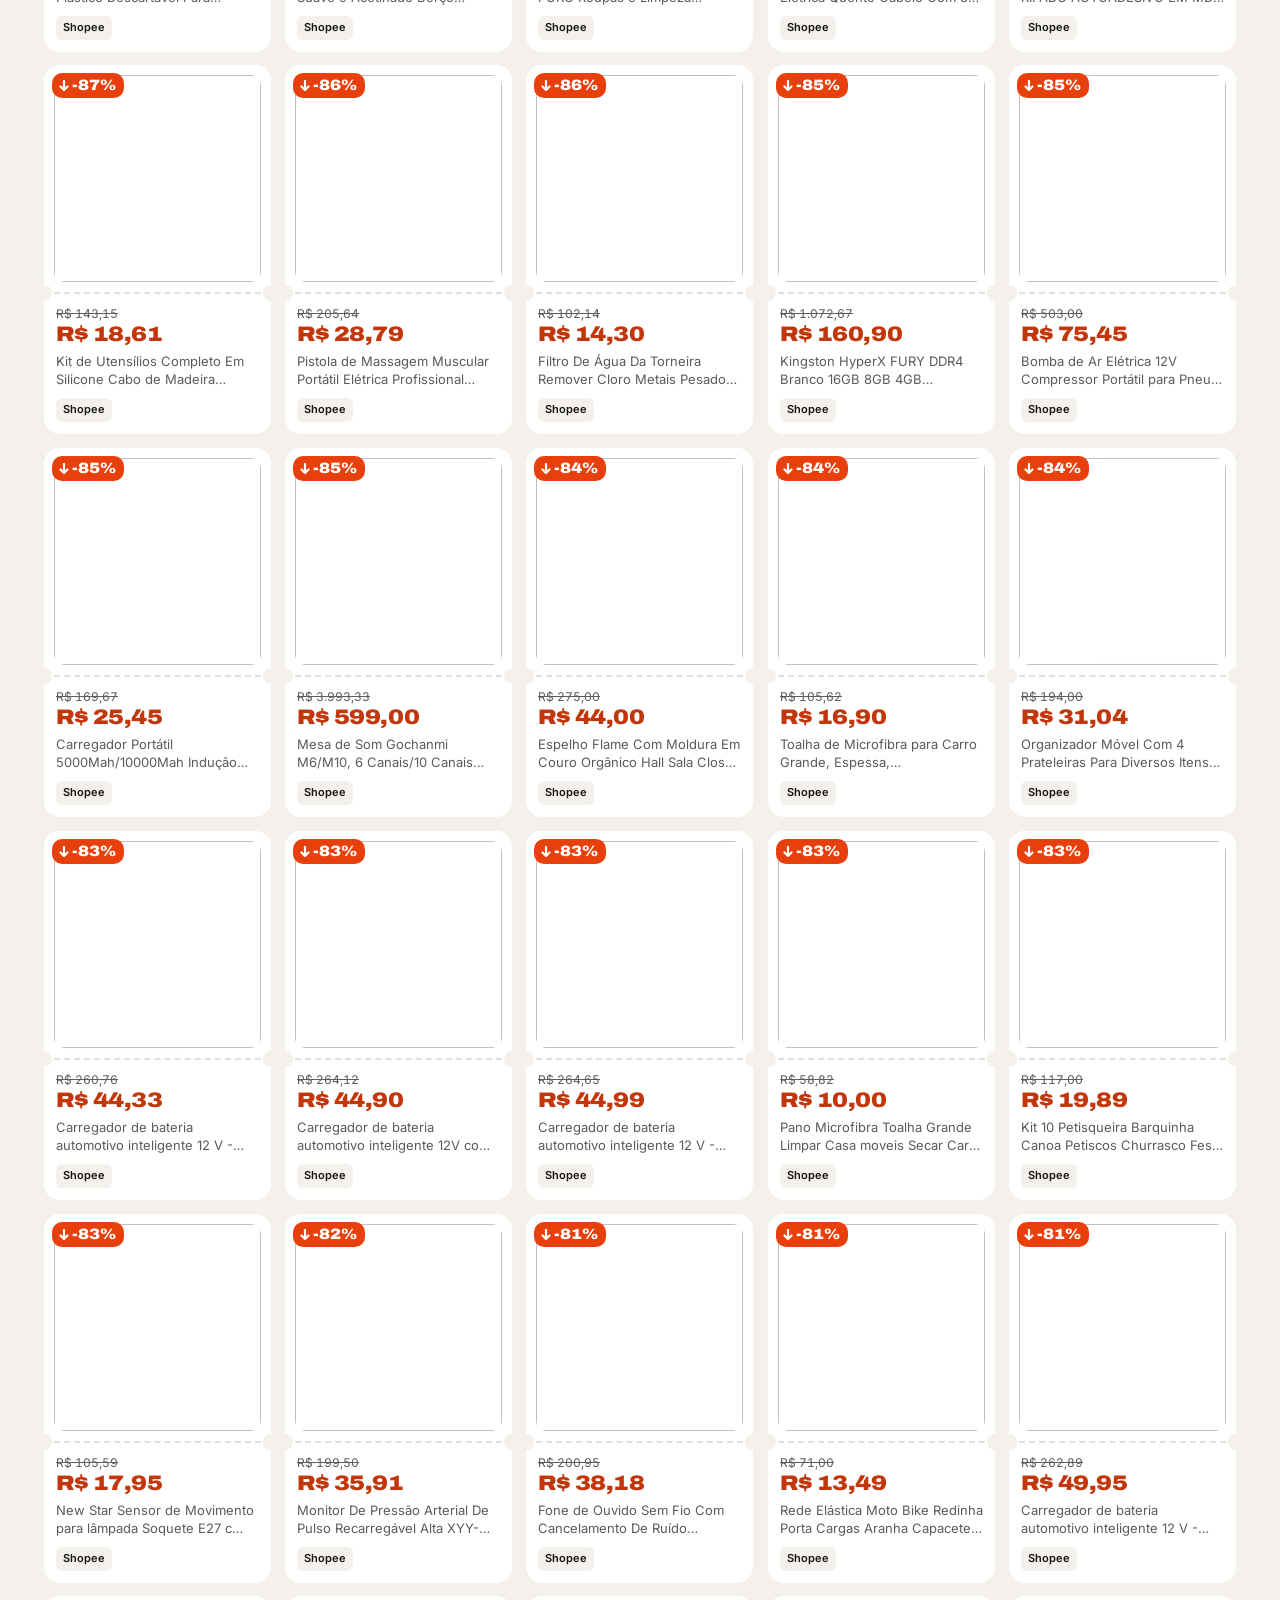
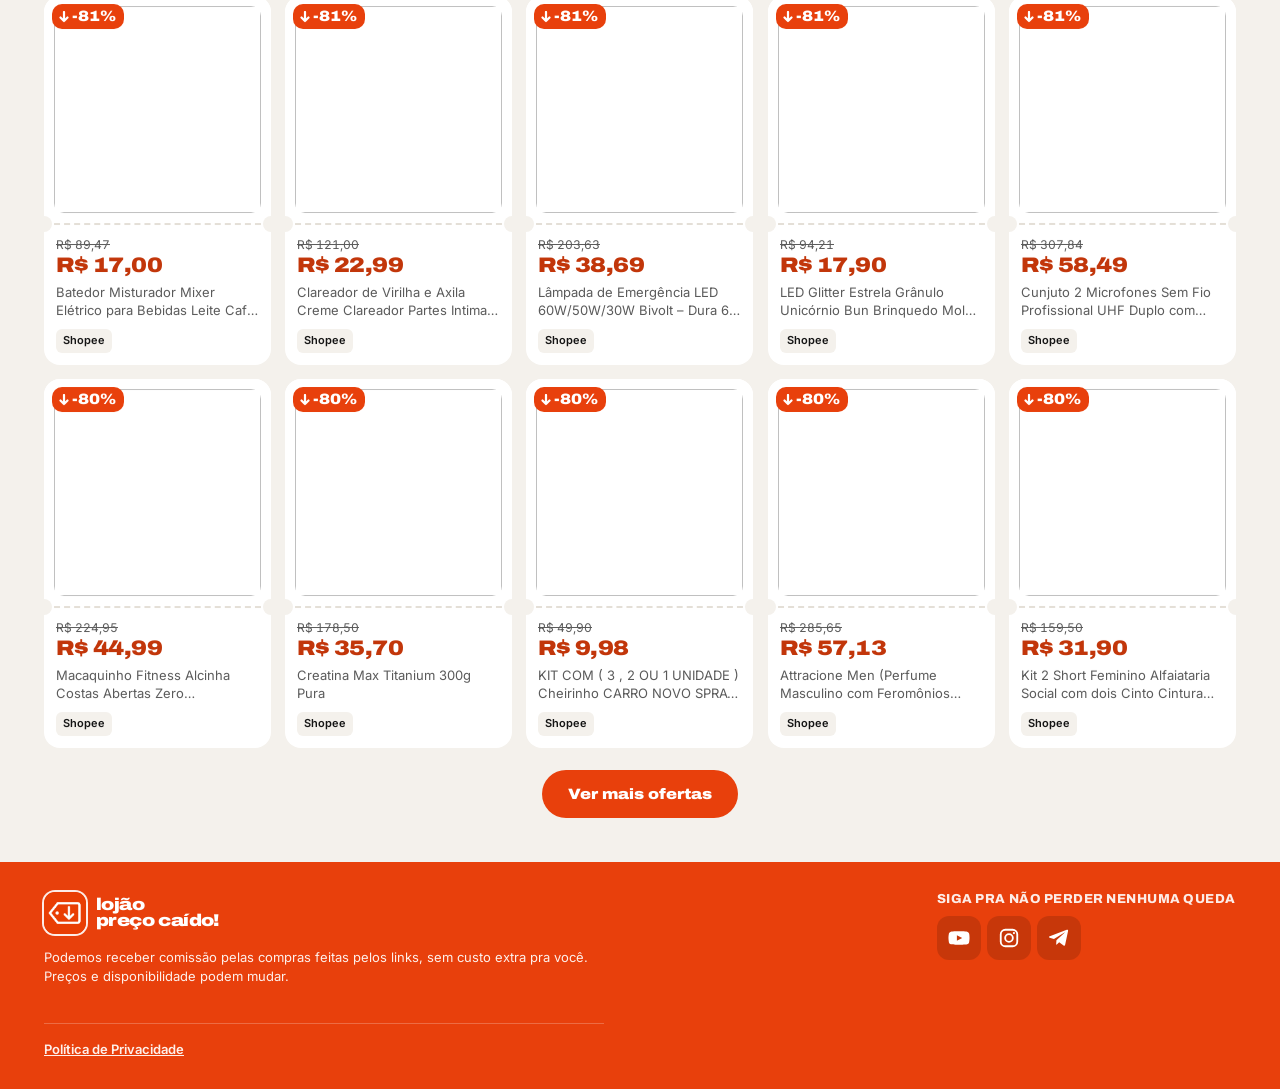
==== commit 3f7a1b2f: "Novo header e rodapé, animações de scroll e da página de produto" ====
--- a/index.html
+++ b/index.html
@@ -17,6 +17,7 @@
 <link rel="preconnect" href="https://http2.mlstatic.com" crossorigin>
 <link href="https://fonts.googleapis.com/css2?family=Archivo:wdth,wght@112..125,800..900&family=Inter:wght@400;500;600&display=swap" rel="stylesheet">
 <link rel="stylesheet" href="./style.css">
+<link rel="stylesheet" href="./anim.css">
 </head>
 <body>
 <header class="top wrap">
@@ -72,19 +73,28 @@
 </main>
 
 <footer class="foot">
-  <div class="wrap">
-    <img src="./assets/logo_horizontal_transparente_branco.png" alt="Lojão Preço Caído!" width="200" height="58" loading="lazy">
+  <div class="wrap foot-grid">
+    <div class="foot-main">
+    <a href="./" class="brand foot-brand" aria-label="Lojão Preço Caído! — início">
+      <img src="./assets/icon.png" alt="" width="44" height="44" loading="lazy">
+      <span class="wm"><span>lojão</span><span>preço caído!</span></span>
+    </a>
     <p>Podemos receber comissão pelas compras feitas pelos links, sem custo extra pra você. Preços e disponibilidade podem mudar.</p>
+    </div>
+    <div class="foot-side">
+    <span class="foot-t">siga pra não perder nenhuma queda</span>
     <ul class="social">
-      <li><a href="#" aria-label="YouTube"><svg viewBox="0 0 24 24" width="22" height="22" aria-hidden="true"><path fill="currentColor" d="M23 7.2a3 3 0 0 0-2.1-2.1C19 4.6 12 4.6 12 4.6s-7 0-8.9.5A3 3 0 0 0 1 7.2 31 31 0 0 0 .5 12a31 31 0 0 0 .5 4.8 3 3 0 0 0 2.1 2.1c1.9.5 8.9.5 8.9.5s7 0 8.9-.5a3 3 0 0 0 2.1-2.1c.4-1.6.5-4.8.5-4.8s0-3.2-.5-4.8zM9.7 15.1V8.9l5.8 3.1z"/></svg></a></li>
-      <li><a href="#" aria-label="Instagram"><svg viewBox="0 0 24 24" width="22" height="22" aria-hidden="true"><rect x="3" y="3" width="18" height="18" rx="5" fill="none" stroke="currentColor" stroke-width="2"/><circle cx="12" cy="12" r="4.2" fill="none" stroke="currentColor" stroke-width="2"/><circle cx="17.4" cy="6.6" r="1.2" fill="currentColor"/></svg></a></li>
-      <li><a href="#" aria-label="TikTok"><svg viewBox="0 0 24 24" width="22" height="22" aria-hidden="true"><path fill="currentColor" d="M16.6 2h-3.4v13.2a2.9 2.9 0 1 1-2.1-2.8V9a6.3 6.3 0 1 0 5.5 6.2V8.6a7.6 7.6 0 0 0 4.4 1.4V6.6a4.4 4.4 0 0 1-4.4-4.6z"/></svg></a></li>
+      <li><a href="https://www.youtube.com/@lojaoprecocaido" target="_blank" rel="noopener" aria-label="YouTube"><svg viewBox="0 0 24 24" width="22" height="22" aria-hidden="true"><path fill="currentColor" d="M23 7.2a3 3 0 0 0-2.1-2.1C19 4.6 12 4.6 12 4.6s-7 0-8.9.5A3 3 0 0 0 1 7.2 31 31 0 0 0 .5 12a31 31 0 0 0 .5 4.8 3 3 0 0 0 2.1 2.1c1.9.5 8.9.5 8.9.5s7 0 8.9-.5a3 3 0 0 0 2.1-2.1c.4-1.6.5-4.8.5-4.8s0-3.2-.5-4.8zM9.7 15.1V8.9l5.8 3.1z"/></svg></a></li>
+      <li><a href="https://www.instagram.com/lojaoprecocaido/" target="_blank" rel="noopener" aria-label="Instagram"><svg viewBox="0 0 24 24" width="22" height="22" aria-hidden="true"><rect x="3" y="3" width="18" height="18" rx="5" fill="none" stroke="currentColor" stroke-width="2"/><circle cx="12" cy="12" r="4.2" fill="none" stroke="currentColor" stroke-width="2"/><circle cx="17.4" cy="6.6" r="1.2" fill="currentColor"/></svg></a></li>
+      <li><a href="https://t.me/lojaoprecocaido" target="_blank" rel="noopener" aria-label="Telegram"><svg viewBox="0 0 24 24" width="22" height="22" aria-hidden="true"><path fill="currentColor" d="M21.9 4.3 18.7 19.4c-.2 1-.9 1.3-1.7.8l-4.8-3.6-2.3 2.2c-.3.3-.5.5-1 .5l.3-4.9 8.9-8c.4-.3-.1-.5-.6-.2L6.5 13.1 1.8 11.6c-1-.3-1-1 .2-1.5L20.5 3c.9-.3 1.6.2 1.4 1.3z"/></svg></a></li>
     </ul>
+    </div>
     <p class="legal"><a href="./privacidade.html">Política de Privacidade</a></p>
   </div>
 </footer>
 
 <div class="toast" id="toast" role="status" aria-live="polite"></div>
 <script src="./app.js" defer></script>
+<script src="./anim.js" defer></script>
 </body>
 </html>
--- a/style.css
+++ b/style.css
@@ -18,10 +18,11 @@
 
 /* header */
 body{overflow-x:clip}
-.top{padding-top:14px;padding-bottom:6px}
-.top-row{display:flex;align-items:center;justify-content:space-between;gap:12px}
-.brand{display:flex;align-items:center;gap:9px;text-decoration:none}
-.brand img{width:40px;height:40px}
+.top.wrap{padding-top:max(24px,env(safe-area-inset-top));padding-bottom:6px}
+.top-row{display:flex;align-items:center;justify-content:space-between;gap:12px;padding:10px 14px 10px 10px;background:#fff;border:1px solid var(--cinza-claro);border-radius:18px;box-shadow:0 2px 10px rgba(0,0,0,.04)}
+.brand{display:flex;align-items:center;gap:10px;text-decoration:none;color:inherit}
+.brand img{width:42px;height:42px;border-radius:11px}
+.updated{padding:6px 10px;border-radius:999px;background:var(--creme)}
 .wm{display:flex;flex-direction:column;font:900 17px/.92 var(--display);font-stretch:120%;letter-spacing:-.035em}
 .wm-o{color:var(--laranja-txt)}
 .updated{margin:0;font-size:12px;color:var(--cinza);display:flex;align-items:center;gap:6px;white-space:nowrap}
@@ -86,7 +87,7 @@
   animation:drop .22s cubic-bezier(.2,.7,.3,1) both}
 @keyframes drop{from{opacity:0;transform:translateY(-10px)}to{opacity:1;transform:none}}
 .card-img{position:relative;aspect-ratio:1;padding:10px;background:#fff}
-.card-img img{width:100%;height:100%;object-fit:contain}
+.card-img img{width:100%;height:100%;object-fit:contain;border-radius:10px}
 .badge{position:absolute;top:8px;left:8px;background:var(--laranja);color:#fff;border-radius:10px;padding:5px 8px 5px 7px;display:flex;align-items:center;gap:3px;font:900 15px/1 var(--display);font-stretch:112%;font-variant-numeric:tabular-nums}
 .badge svg{flex:none}
 .badge em{font:600 10px var(--body);font-style:normal;margin-left:2px}
@@ -128,10 +129,16 @@
 .empty-t{font:900 24px var(--display);font-stretch:118%;color:var(--preto);margin:0 0 4px}
 .empty-t::after{content:" ↓";color:var(--laranja)}
 .foot{background:var(--laranja);color:#fff;padding:30px 0 calc(30px + env(safe-area-inset-bottom));margin-top:10px}
-.foot img{width:170px;height:auto}
-.foot p{max-width:560px;font-size:13px;line-height:1.5;margin:14px 0}
+.foot-grid{display:grid;gap:22px}
+.foot-brand{color:#fff}
+.foot-brand img{border-radius:11px;box-shadow:0 0 0 2px rgba(255,255,255,.9)}
+.foot-t{display:block;font:800 13px var(--display);text-transform:uppercase;letter-spacing:.04em;margin-bottom:10px;opacity:.9}
+.legal{border-top:1px solid rgba(255,255,255,.25);padding-top:16px;opacity:.9}
+@media(min-width:900px){.foot-grid{grid-template-columns:1fr auto;align-items:start}.legal{grid-column:1/-1}}
+.foot p{max-width:560px;font-size:13px;line-height:1.5;margin:14px 0 0;opacity:.92}
 .social{list-style:none;padding:0;margin:0;display:flex;gap:6px}
-.social a{display:grid;place-items:center;width:44px;height:44px;border-radius:12px;background:rgba(0,0,0,.14)}
+.social a{display:grid;place-items:center;width:44px;height:44px;border-radius:12px;background:rgba(0,0,0,.14);color:#fff;transition:background .15s,transform .15s}
+.social a:hover{background:rgba(0,0,0,.28);transform:translateY(-2px)}
 .toast{position:fixed;left:50%;bottom:20px;transform:translate(-50%,20px);opacity:0;background:var(--preto);color:#fff;padding:10px 16px;border-radius:999px;font-weight:600;font-size:14px;transition:.2s;pointer-events:none;z-index:20}
 .toast.on{opacity:1;transform:translate(-50%,0)}
 
--- a/anim.css
+++ b/anim.css
@@ -0,0 +1,98 @@
+/* ===== animações de scroll (só com .fx; desligadas em prefers-reduced-motion) ===== */
+
+/* barra de progresso: o "preço" caindo conforme desce */
+.fx .bar::after{content:"";position:absolute;left:0;bottom:-1px;height:3px;width:calc(var(--p,0) * 100%);
+  background:linear-gradient(90deg,var(--laranja),#ffb200);border-radius:0 3px 3px 0;transition:width .08s linear}
+.fx .bar{position:sticky}
+
+/* logo gira com a velocidade do scroll */
+.fx .top .brand img{transform:rotate(calc(var(--v,0) * 1deg));transition:transform .25s cubic-bezier(.3,1.6,.5,1)}
+.fx .top .brand:hover img{animation:shake .5s}
+@keyframes shake{20%{transform:rotate(-14deg)}40%{transform:rotate(12deg)}60%{transform:rotate(-8deg)}80%{transform:rotate(4deg)}}
+
+/* "despencou" desaba de vez quando desce a página */
+.fx .fall i:nth-child(1){--k:0}.fx .fall i:nth-child(2){--k:.1}.fx .fall i:nth-child(3){--k:.2}
+.fx .fall i:nth-child(4){--k:.35}.fx .fall i:nth-child(5){--k:.5}.fx .fall i:nth-child(6){--k:.7}
+.fx .fall i:nth-child(7){--k:.9}.fx .fall i:nth-child(8){--k:1.15}.fx .fall i:nth-child(9){--k:1.45}
+.fx .fall i{transform:translateY(calc(var(--y) + var(--s,0) * var(--k) * 1.6em)) rotate(calc(var(--r) + var(--s,0) * var(--k) * 70deg));
+  opacity:calc(1 - var(--s,0) * var(--k) * .55)}
+.fx .fall:hover i{animation:jump .5s cubic-bezier(.3,1.8,.5,1) calc(var(--k) * 120ms)}
+@keyframes jump{50%{translate:0 -.35em}}
+
+/* cards: despencam do céu, quicam e assentam */
+.fx .card{animation:none}
+.fx .card:not(.in){opacity:0;transform:translateY(-70px) rotate(var(--tilt,-5deg)) scale(.92)}
+.fx .card.in{animation:despenca .375s cubic-bezier(.2,.8,.3,1) both;animation-delay:calc(var(--i,0) * 35ms)}
+@keyframes despenca{
+  0%{opacity:0;transform:translateY(-70px) rotate(var(--tilt,-5deg)) scale(.92)}
+  55%{opacity:1;transform:translateY(8px) rotate(0) scale(1.02,.96)}
+  75%{transform:translateY(-4px) scale(.99,1.02)}
+  100%{opacity:1;transform:none}}
+.fx .card.in .badge{animation:pow .275s cubic-bezier(.3,1.9,.5,1) both;animation-delay:calc(var(--i,0) * 35ms + 210ms)}
+@keyframes pow{0%{transform:scale(0) rotate(-30deg)}70%{transform:scale(1.25) rotate(6deg)}100%{transform:none}}
+.fx .card.in .badge svg{animation:quica .225s ease-in 2;animation-delay:calc(var(--i,0) * 35ms + 450ms)}
+@keyframes quica{50%{transform:translateY(3px)}}
+
+/* hover: card "pula" e a imagem balança */
+.fx .card{transition:box-shadow .2s,translate .2s cubic-bezier(.3,1.6,.5,1)}
+.fx .card.in:hover{translate:0 -6px;box-shadow:0 14px 28px -12px rgba(232,64,12,.45)}
+.fx .card:hover .card-img img{animation:balanca .3s ease-in-out}
+@keyframes balanca{25%{transform:rotate(-4deg) scale(1.04)}75%{transform:rotate(3deg) scale(1.04)}}
+
+/* grade estica levemente no scroll rápido (gelatina) */
+.fx .grid,.fx .rail{transform:skewY(calc(var(--sk,0) * 1deg));transform-origin:50% 0}
+
+/* títulos de seção entram deslizando, o 🔥 treme */
+.fx .sec:not(.in){opacity:0;transform:translateX(-24px)}
+.fx .sec.in{animation:entra .5s cubic-bezier(.2,.9,.3,1.3) both}
+@keyframes entra{from{opacity:0;transform:translateX(-24px)}}
+.fx .sec .emo{display:inline-block;animation:fogo 1.2s ease-in-out infinite;transform-origin:50% 90%}
+@keyframes fogo{0%,100%{transform:rotate(-6deg) scale(1)}50%{transform:rotate(6deg) scale(1.12)}}
+
+/* botão "ver mais" se mexe quando aparece */
+.fx #more.in{animation:chama .7s ease-in-out 2}
+@keyframes chama{20%{transform:rotate(-3deg) scale(1.05)}40%{transform:rotate(3deg) scale(1.05)}60%{transform:rotate(-2deg)}80%{transform:rotate(1deg)}}
+
+/* rodapé: ícones pulam um a um */
+.fx .social li:not(.in){opacity:0;transform:translateY(20px) scale(.6)}
+.fx .social li.in{animation:pop .5s cubic-bezier(.3,1.8,.5,1) both;animation-delay:calc(var(--i,0) * 110ms)}
+@keyframes pop{from{opacity:0;transform:translateY(20px) scale(.6)}}
+
+/* voltar ao topo: etiqueta que sobe como foguete */
+.topo{position:fixed;right:16px;bottom:calc(16px + env(safe-area-inset-bottom,0px));z-index:20;width:52px;height:52px;border:0;border-radius:50%;
+  background:var(--preto);color:#fff;font:900 22px/1 var(--display);cursor:pointer;box-shadow:0 8px 20px -6px rgba(0,0,0,.4);
+  transform:translateY(90px) rotate(180deg);transition:transform .45s cubic-bezier(.3,1.6,.5,1),background .2s}
+.topo.on{transform:none}
+.topo:hover{background:var(--laranja)}
+.topo.voa{animation:voa .7s cubic-bezier(.5,0,.8,.3) both}
+@keyframes voa{30%{transform:translateY(8px) scale(1.1,.85)}100%{transform:translateY(-110vh) scale(.8,1.3)}}
+
+@media (prefers-reduced-motion:reduce){.topo{transition:none}}
+
+/* ===== título do header ===== */
+.fx .claim .w{display:inline-block;animation:palavra .5s cubic-bezier(.3,1.7,.5,1) both;animation-delay:calc(var(--n) * 90ms)}
+@keyframes palavra{from{opacity:0;translate:0 .6em;rotate:-8deg;scale:.6}}
+.fx .fall i:nth-child(10){--y:.43em;--r:24deg;--k:1.8}
+/* entrada + tremidinha contínua e desregulada (duração/atraso aleatórios por letra) */
+.fx .fall i{animation:
+  chega .7s cubic-bezier(.3,1.5,.5,1) calc(450ms + var(--k) * 160ms) both,
+  treme var(--dur,2.4s) ease-in-out var(--del,2.2s) infinite alternate}
+.fx .fall i.t{animation:
+  digita .22s cubic-bezier(.3,1.8,.5,1) both,
+  treme var(--dur,2.4s) ease-in-out .22s infinite alternate}
+@keyframes chega{
+  0%{opacity:0;translate:0 -2.2em;rotate:-25deg}
+  60%{opacity:1;translate:0 .12em;rotate:6deg}
+  80%{translate:0 -.08em}
+  100%{translate:0 0;rotate:0deg}}
+@keyframes digita{from{opacity:0;translate:0 -.35em;scale:.4}}
+@keyframes treme{
+  0%{translate:0 0;rotate:0deg}
+  17%{translate:.015em -.05em;rotate:-3deg}
+  41%{translate:-.02em .03em;rotate:2.5deg}
+  58%{translate:.01em -.025em;rotate:-1deg}
+  83%{translate:-.012em .045em;rotate:3.5deg}
+  100%{translate:.008em -.01em;rotate:-2deg}}
+/* cursor de digitação */
+.fx .fall.dig::after{content:"";display:inline-block;width:.08em;height:.8em;margin-left:.04em;vertical-align:-.05em;background:currentColor;animation:pisca .8s steps(1) infinite}
+@keyframes pisca{50%{opacity:0}}
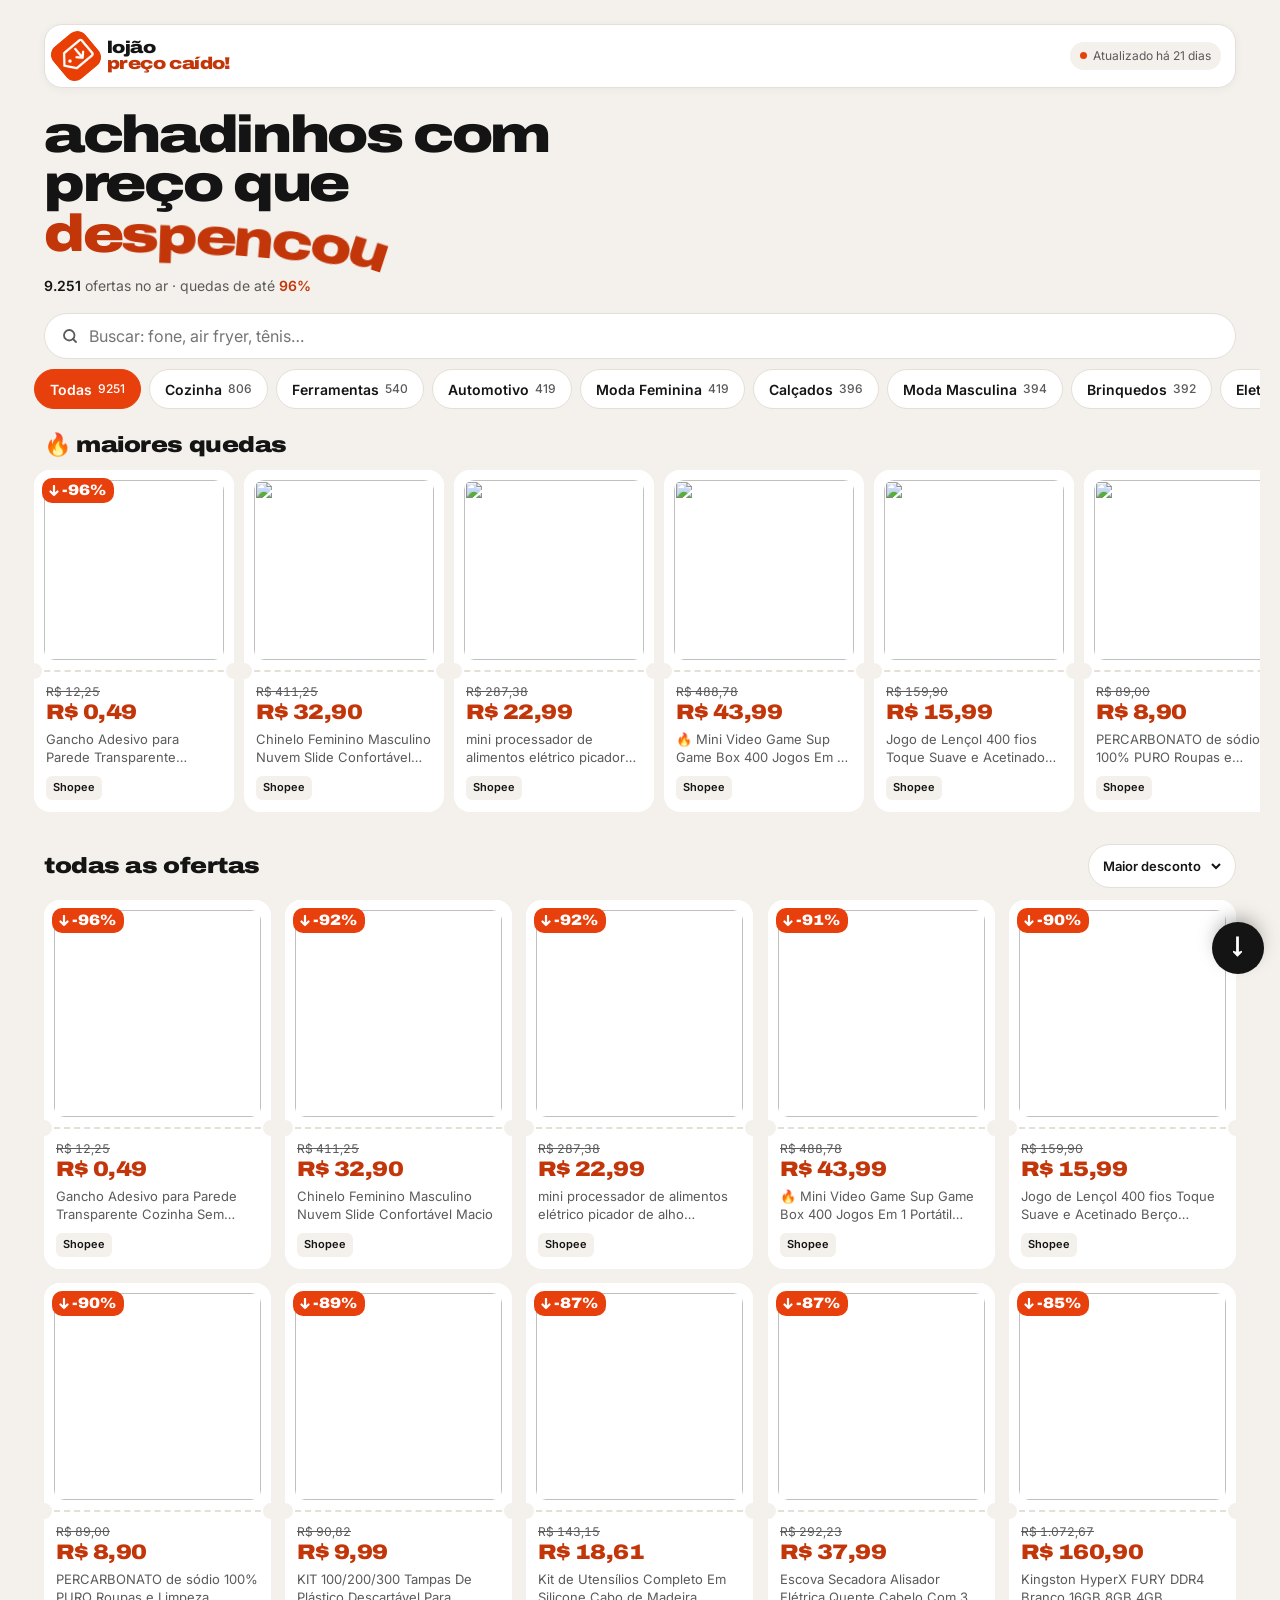
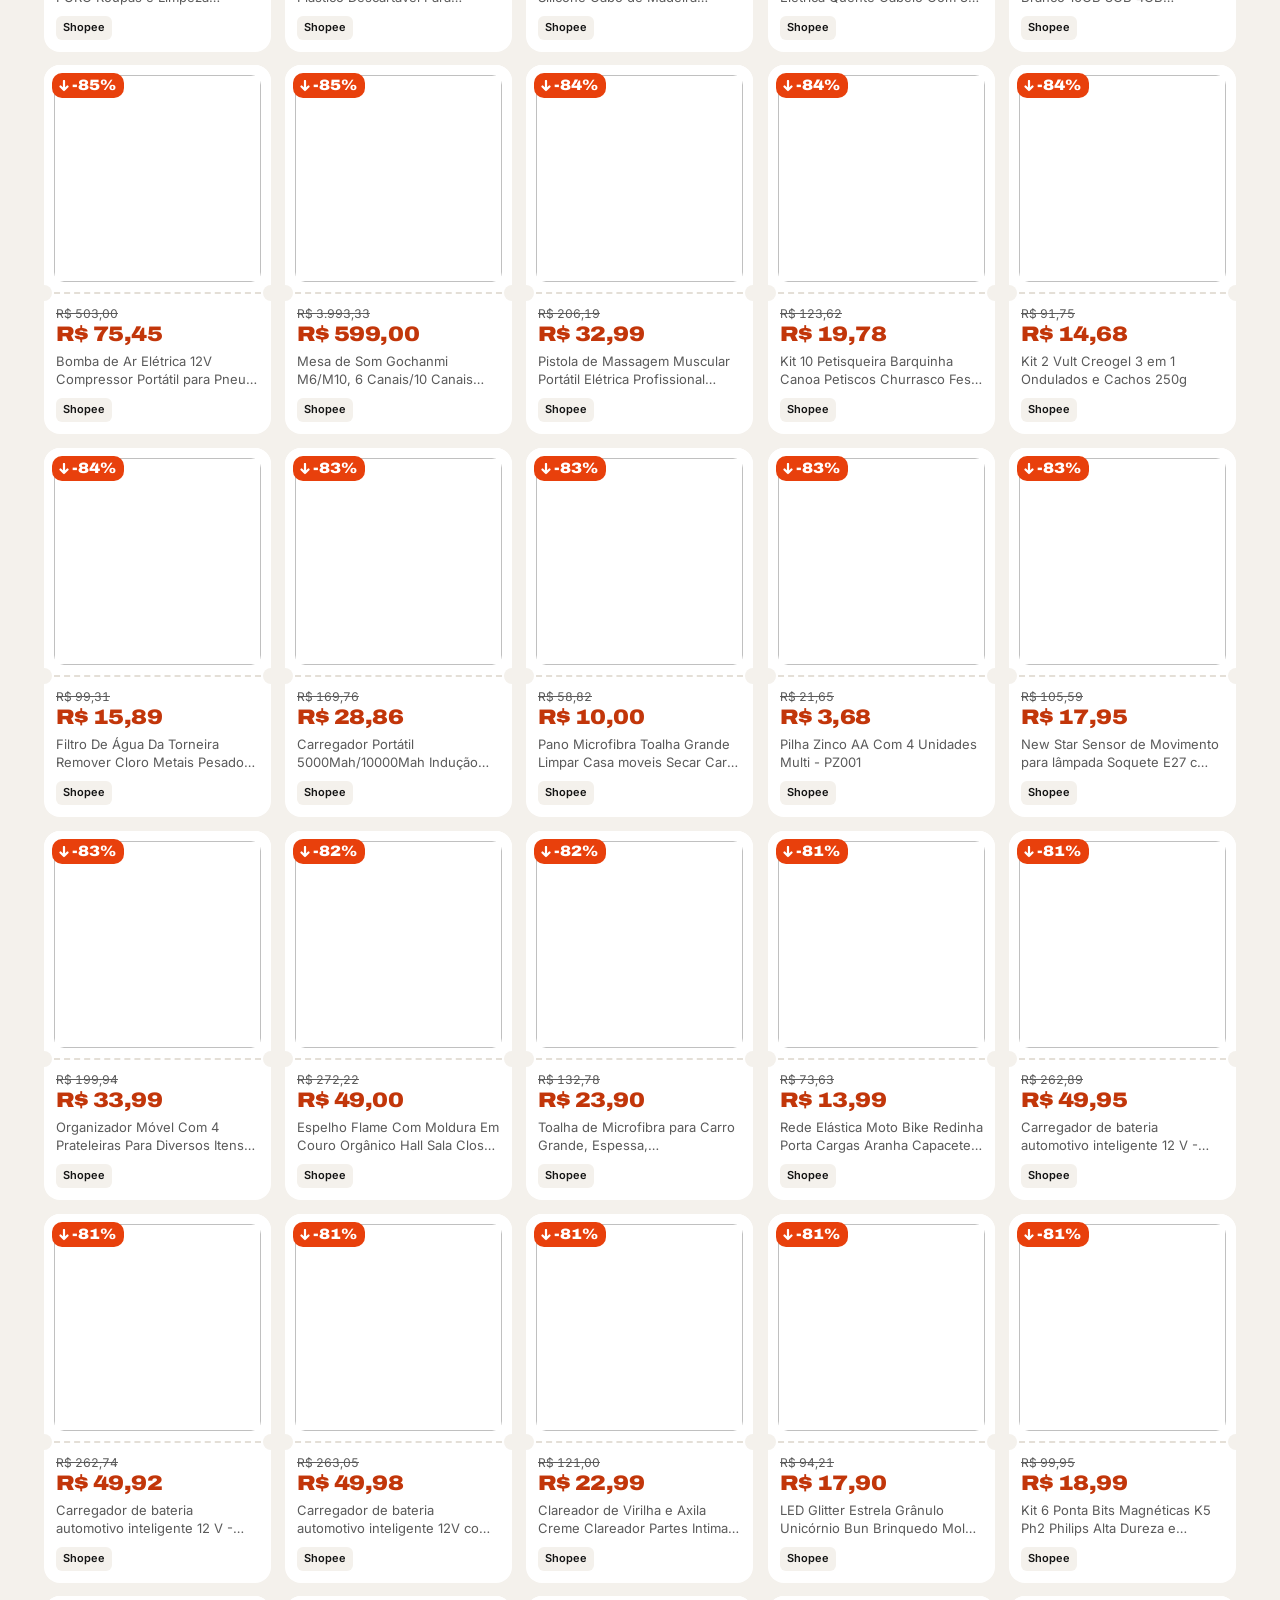
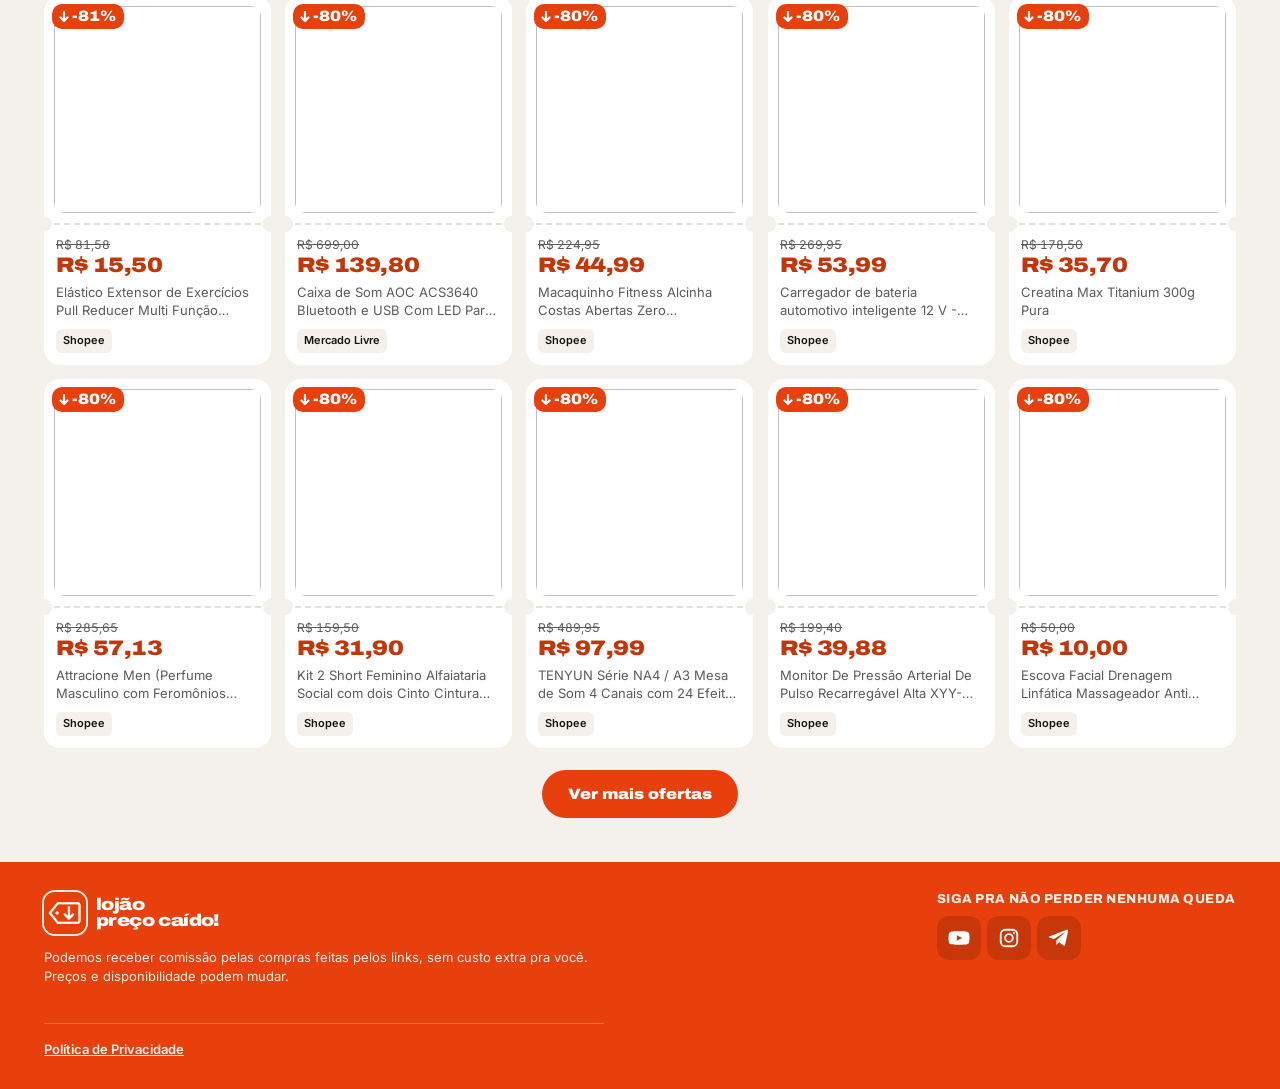
==== commit 5e52db19: "Ativa Vercel Web Analytics" ====
--- a/index.html
+++ b/index.html
@@ -18,6 +18,7 @@
 <link href="https://fonts.googleapis.com/css2?family=Archivo:wdth,wght@112..125,800..900&family=Inter:wght@400;500;600&display=swap" rel="stylesheet">
 <link rel="stylesheet" href="./style.css">
 <link rel="stylesheet" href="./anim.css">
+  <script defer src="/_vercel/insights/script.js"></script>
 </head>
 <body>
 <header class="top wrap">
--- a/style.css
+++ b/style.css
@@ -28,6 +28,7 @@
 .updated{margin:0;font-size:12px;color:var(--cinza);display:flex;align-items:center;gap:6px;white-space:nowrap}
 .updated:not(:empty)::before{content:"";width:7px;height:7px;border-radius:50%;background:var(--laranja);flex:none;animation:blink 2s ease-in-out infinite}
 @keyframes blink{50%{opacity:.25}}
+.claim .fall{display:block}
 .claim{margin:22px 0 0;font:900 clamp(30px,9vw,52px)/.95 var(--display);font-stretch:122%;letter-spacing:-.045em;max-width:15ch;padding-bottom:.3em}
 .fall{color:var(--laranja-txt);white-space:nowrap;display:inline-block}
 .fall i{font-style:normal;display:inline-block;}
--- a/anim.css
+++ b/anim.css
@@ -39,8 +39,6 @@
 .fx .card:hover .card-img img{animation:balanca .3s ease-in-out}
 @keyframes balanca{25%{transform:rotate(-4deg) scale(1.04)}75%{transform:rotate(3deg) scale(1.04)}}
 
-/* grade estica levemente no scroll rápido (gelatina) */
-.fx .grid,.fx .rail{transform:skewY(calc(var(--sk,0) * 1deg));transform-origin:50% 0}
 
 /* títulos de seção entram deslizando, o 🔥 treme */
 .fx .sec:not(.in){opacity:0;transform:translateX(-24px)}
